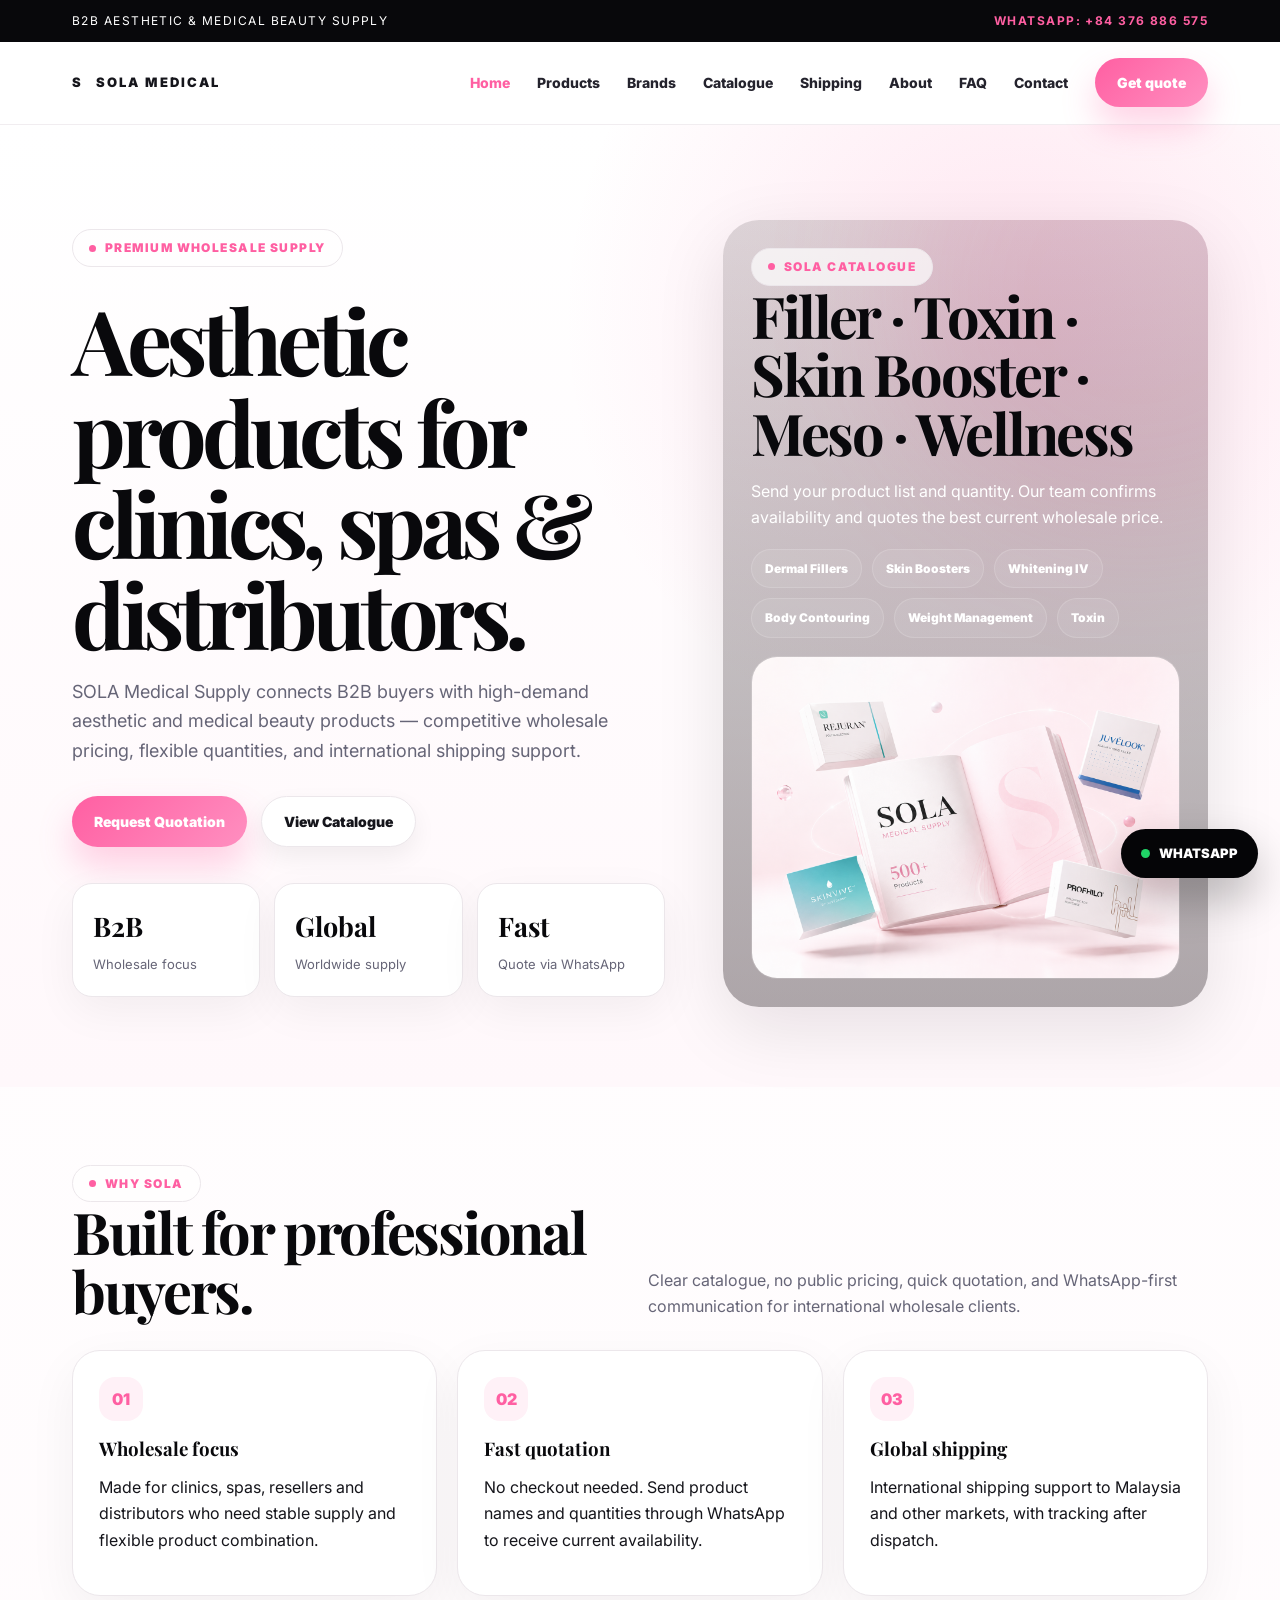
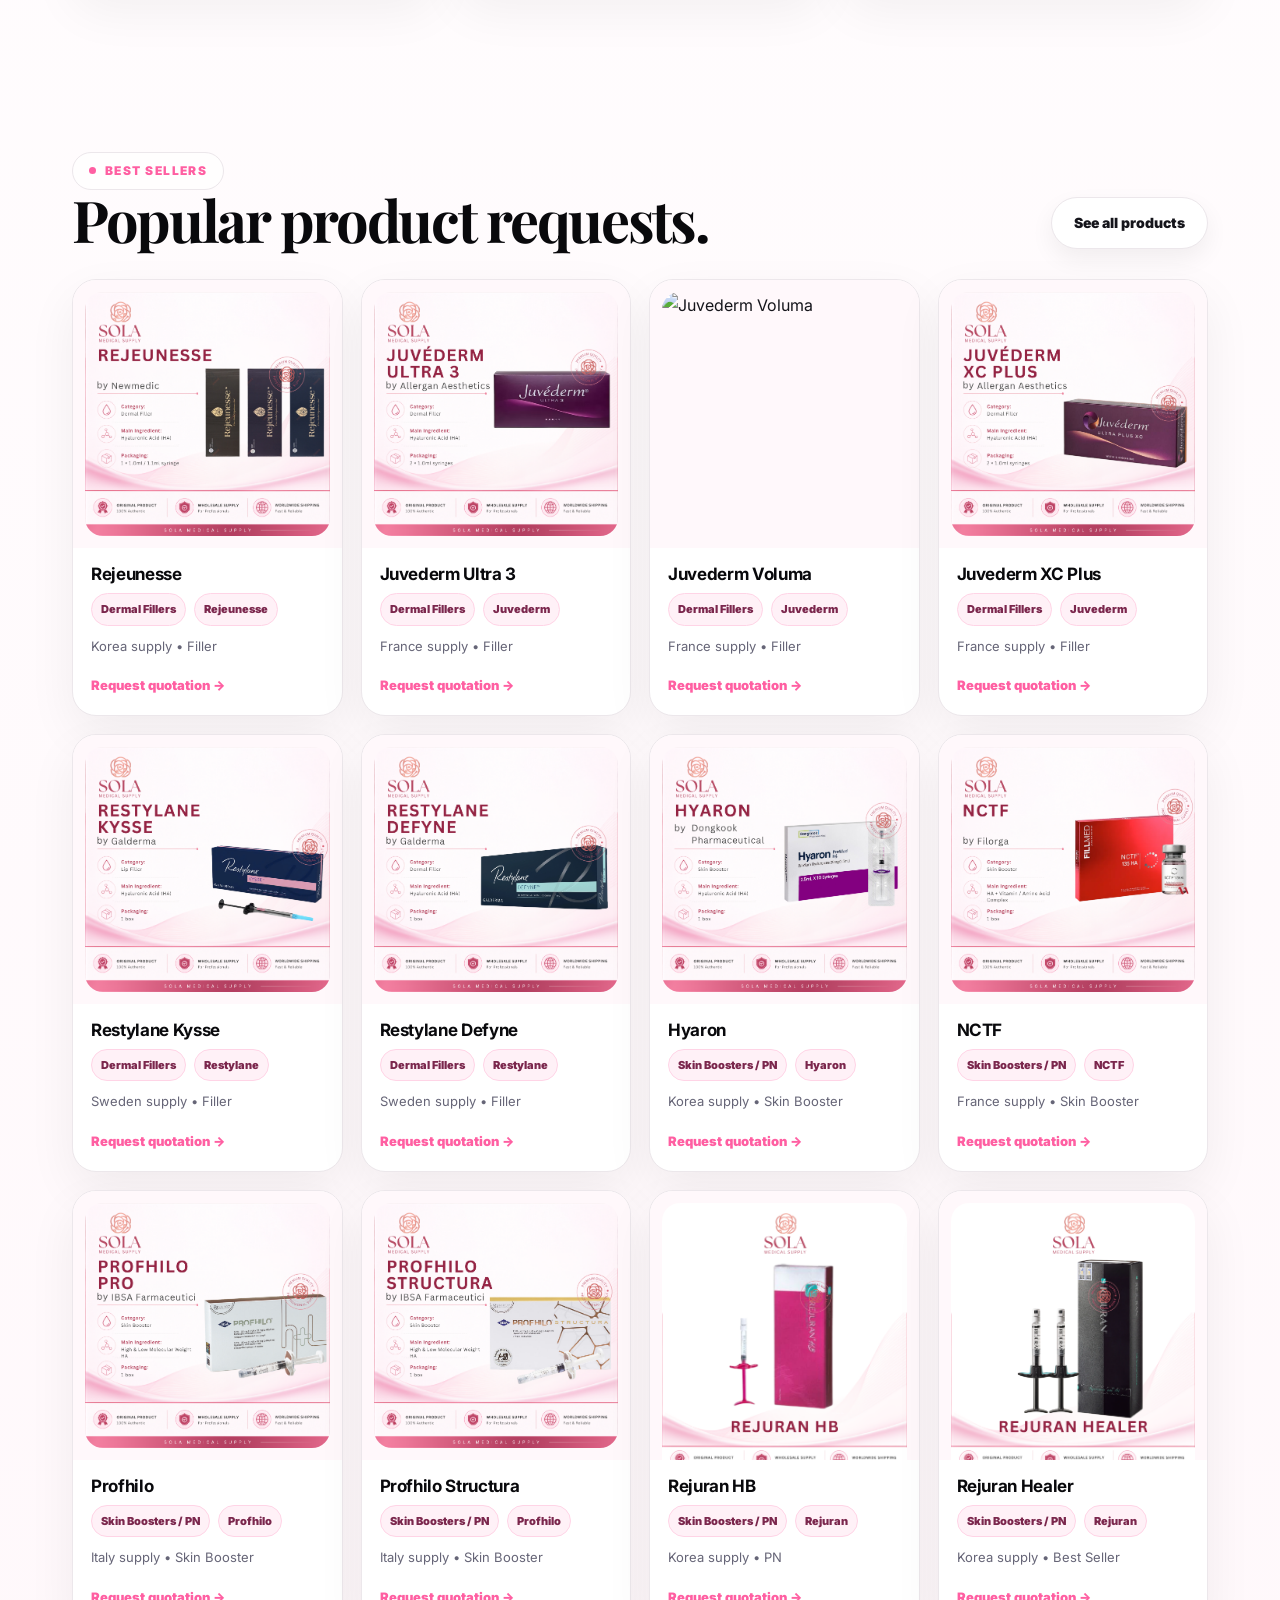
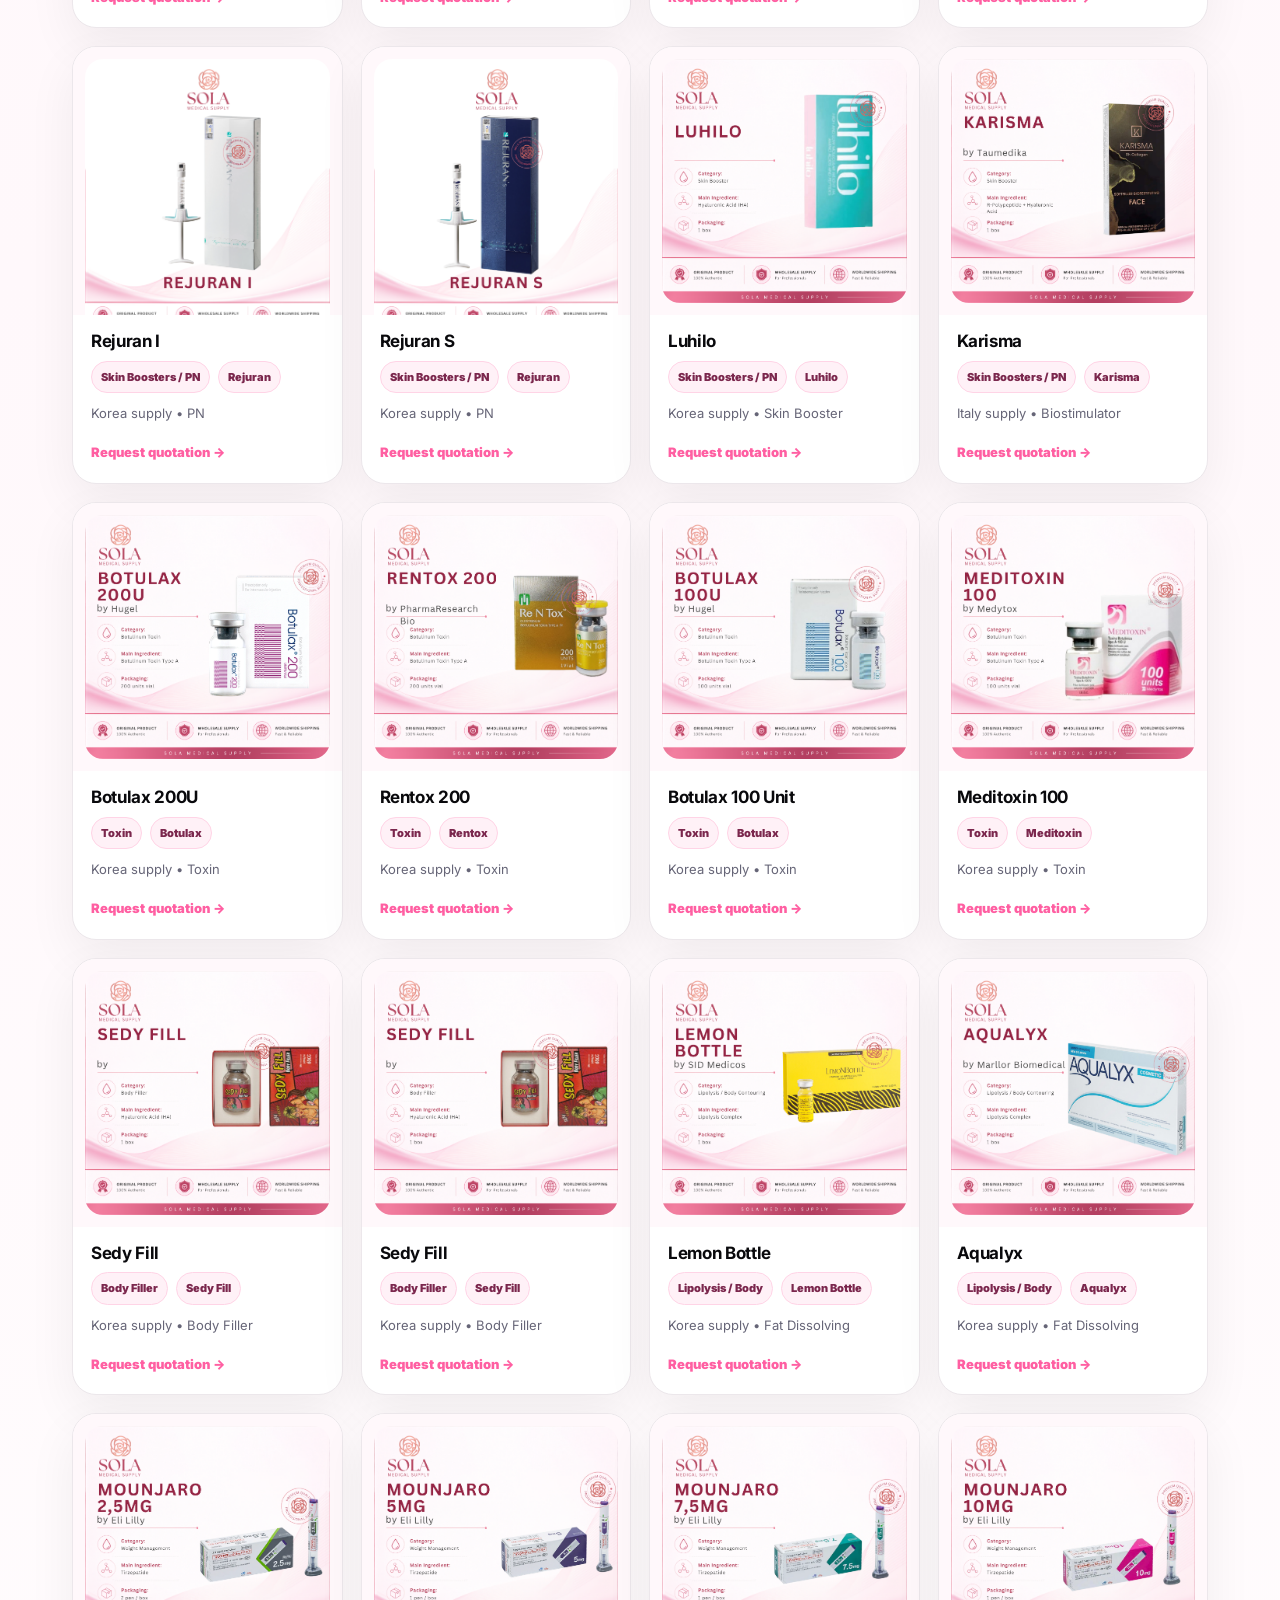
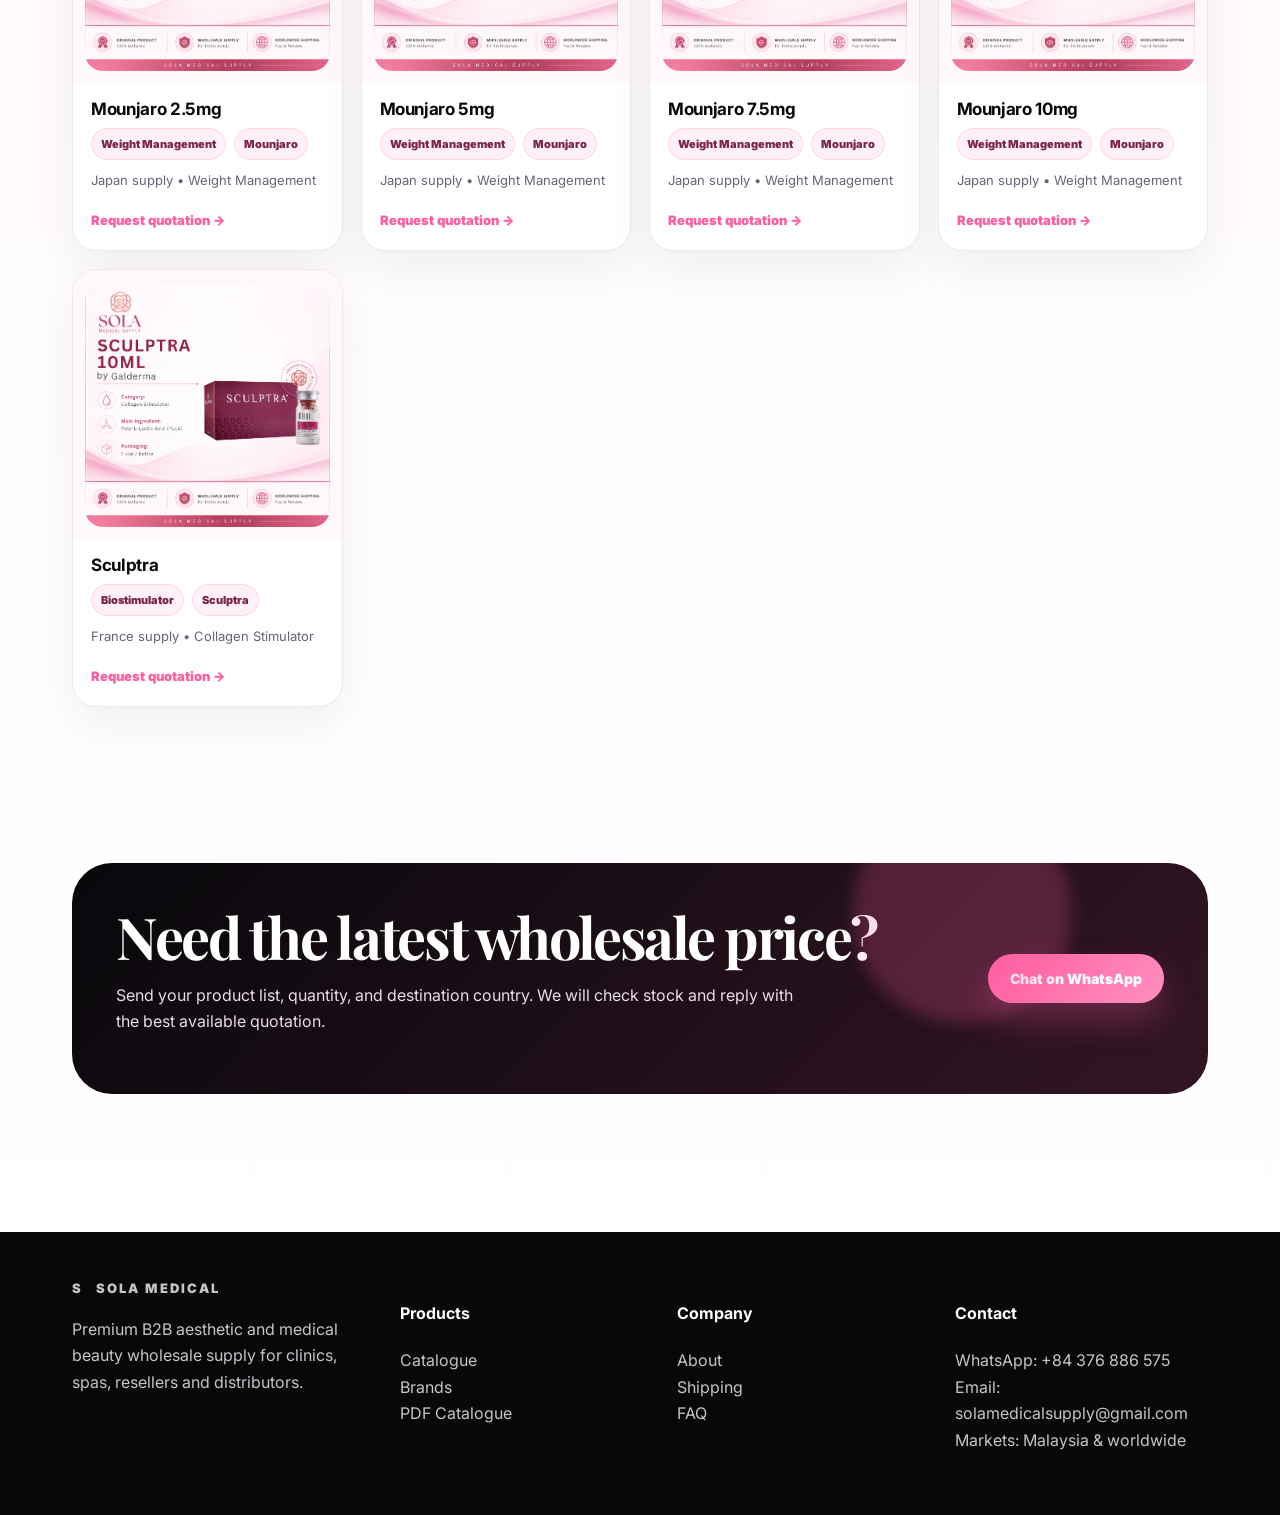
==== index.html @ fe424e61 "Organize products" ====
<!doctype html>
<html lang="en">

<head>
    <meta charset="utf-8">
    <meta name="viewport" content="width=device-width,initial-scale=1">
    <title>Home | SOLA Medical Supply</title>
    <meta name="description"
        content="Premium B2B aesthetic and medical beauty wholesale catalogue for SOLA Medical Supply.">
    <link rel="icon" href="assets/icons/logo.png">
    <link rel="preconnect" href="https://fonts.googleapis.com">
    <link rel="preconnect" href="https://fonts.gstatic.com" crossorigin>
    <link
        href="https://fonts.googleapis.com/css2?family=Inter:wght@400;600;700;800;900&family=Playfair+Display:wght@700;800;900&display=swap"
        rel="stylesheet">
    <link rel="stylesheet" href="assets/css/style.css">
</head>

<body>
    <div class="topbar">
        <div class="wrap"><span>B2B aesthetic & medical beauty supply</span><b>WhatsApp: +84 376 886 575</b></div>
    </div>
    <nav class="nav">
        <div class="wrap nav-inner"><a class="brand" href="index.html"><span class="logo">S</span><span>SOLA
                    Medical</span></a><button class="menu">Menu</button>
            <div class="links"><a class="active" href="index.html">Home</a><a class=""
                    href="products.html">Products</a><a class="" href="brands.html">Brands</a><a class=""
                    href="catalogue.html">Catalogue</a><a class="" href="shipping.html">Shipping</a><a class=""
                    href="about.html">About</a><a class="" href="faq.html">FAQ</a><a class=""
                    href="contact.html">Contact</a><a class="btn primary" data-wa target="_blank">Get quote</a></div>
        </div>
    </nav>
    <header class="hero">
        <div class="wrap hero-grid">
            <div><span class="eyebrow">Premium wholesale supply</span>
                <h1>Aesthetic products for clinics, spas & distributors.</h1>
                <p class="lead">SOLA Medical Supply connects B2B buyers with high-demand aesthetic and medical beauty
                    products — competitive wholesale pricing, flexible quantities, and international shipping support.
                </p>
                <div class="hero-actions"><a class="btn primary"
                        data-wa="Hello SOLA Medical Supply, I want to request a wholesale quotation."
                        target="_blank">Request Quotation</a><a class="btn" href="products.html">View Catalogue</a>
                </div>
                <div class="stats">
                    <div class="stat"><b>B2B</b><span>Wholesale focus</span></div>
                    <div class="stat"><b>Global</b><span>Worldwide supply</span></div>
                    <div class="stat"><b>Fast</b><span>Quote via WhatsApp</span></div>
                </div>
            </div>
            <div class="hero-card"><span class="eyebrow">SOLA Catalogue</span>
                <h2>Filler · Toxin · Skin Booster · Meso · Wellness</h2>
                <p>Send your product list and quantity. Our team confirms availability and quotes the best current
                    wholesale price.</p>
                <div class="pill-row"><span class="pill">Dermal Fillers</span><span
                    class="pill">Skin Boosters</span><span class="pill">Whitening IV</span><span class="pill">Body
                        Contouring</span><span class="pill">Weight Management</span><span class="pill">Toxin</span></div><img
                    src="assets/images/biaSola.png" alt="SOLA product stock">
            </div>
        </div>
    </header>
    <section>
        <div class="wrap">
            <div class="section-head">
                <div><span class="eyebrow">Why SOLA</span>
                    <h2>Built for professional buyers.</h2>
                </div>
                <p>Clear catalogue, no public pricing, quick quotation, and WhatsApp-first communication for
                    international wholesale clients.</p>
            </div>
            <div class="grid-3">
                <div class="card">
                    <div class="icon">01</div>
                    <h3>Wholesale focus</h3>
                    <p>Made for clinics, spas, resellers and distributors who need stable supply and flexible product
                        combination.</p>
                </div>
                <div class="card">
                    <div class="icon">02</div>
                    <h3>Fast quotation</h3>
                    <p>No checkout needed. Send product names and quantities through WhatsApp to receive current
                        availability.</p>
                </div>
                <div class="card">
                    <div class="icon">03</div>
                    <h3>Global shipping</h3>
                    <p>International shipping support to Malaysia and other markets, with tracking after dispatch.</p>
                </div>
            </div>
        </div>
    </section>
    <section>
        <div class="wrap">
            <div class="section-head">
                <div><span class="eyebrow">Best sellers</span>
                    <h2>Popular product requests.</h2>
                </div><a class="btn" href="products.html">See all products</a>
            </div>
            <div class="products-grid" data-products-grid data-mode="featured"></div>
        </div>
    </section>  
    <section>
        <div class="wrap">
            <div class="band">
                <div>
                    <h2>Need the latest wholesale price?</h2>
                    <p>Send your product list, quantity, and destination country. We will check stock and reply with the
                        best available quotation.</p>
                </div><a class="btn primary" data-wa target="_blank">Chat on WhatsApp</a>
            </div>
        </div>
    </section><a class="whatsapp" data-wa target="_blank">WHATSAPP</a>
    <footer class="footer">
        <div class="wrap footer-grid">
            <div><a class="brand" href="index.html"><span class="logo">S</span><span>SOLA Medical</span></a>
                <p>Premium B2B aesthetic and medical beauty wholesale supply for clinics, spas, resellers and
                    distributors.</p>
            </div>
            <div>
                <h4>Products</h4><a href="products.html">Catalogue</a><br><a href="brands.html">Brands</a><br><a
                    href="catalogue.html">PDF Catalogue</a>
            </div>
            <div>
                <h4>Company</h4><a href="about.html">About</a><br><a href="shipping.html">Shipping</a><br><a
                    href="faq.html">FAQ</a>
            </div>
            <div>
                <h4>Contact</h4>
                <p>WhatsApp: +84 376 886 575<br>Email: solamedicalsupply@gmail.com<br>Markets: Malaysia & worldwide</p>
            </div>
        </div>
    </footer>
    <script src="assets/data/products.js"></script>
    <script src="assets/js/main.js"></script>
    <script
        type="application/ld+json">{"@context":"https://schema.org","@type":"Organization","name":"SOLA Medical Supply","email":"solamedicalsupply@gmail.com","url":"https://solamedicalsupply.com","contactPoint":{"@type":"ContactPoint","telephone":"+84376886575","contactType":"sales"}}</script>
</body>

</html>
---- assets/css/style.css ----
:root {
    --dark: #0b0b0f;
    --ink: #15151b;
    --muted: #666577;
    --pink: #ff5fa2;
    --pink2: #ff8fc0;
    --cream: #fff8fb;
    --line: #ece7eb;
    --card: #fff;
    --shadow: 0 22px 70px rgba(16, 10, 20, .10);
    --radius: 28px;
    --max: 1180px
}

* {
    box-sizing: border-box
}

html {
    scroll-behavior: smooth
}

body {
    margin: 0;
    font-family: Inter, system-ui, -apple-system, Segoe UI, sans-serif;
    color: var(--ink);
    background: linear-gradient(180deg, #fff, #fff8fb 55%, #fff);
    line-height: 1.65
}

a {
    text-decoration: none;
    color: inherit
}

img {
    max-width: 100%;
    display: block
}

.wrap {
    max-width: var(--max);
    margin: auto;
    padding: 0 22px
}

.topbar {
    background: #08080b;
    color: #fff;
    font-size: 12px;
    letter-spacing: .12em;
    text-transform: uppercase
}

.topbar .wrap {
    display: flex;
    justify-content: space-between;
    gap: 20px;
    padding-top: 11px;
    padding-bottom: 11px
}

.topbar b {
    color: var(--pink)
}

.nav {
    position: sticky;
    top: 0;
    z-index: 50;
    background: rgba(255, 255, 255, .86);
    backdrop-filter: blur(18px);
    border-bottom: 1px solid rgba(236, 231, 235, .75)
}

.nav-inner {
    height: 82px;
    display: flex;
    align-items: center;
    justify-content: space-between
}

.brand {
    display: flex;
    align-items: center;
    gap: 13px;
    font-weight: 900;
    letter-spacing: .16em;
    text-transform: uppercase;
    font-size: 13px
}

.links {
    display: flex;
    align-items: center;
    gap: 27px;
    font-size: 14px;
    font-weight: 800
}

.links a {
    color: #24232d
}

.links a:hover,
.links a.active {
    color: var(--pink)
}

.btn {
    display: inline-flex;
    align-items: center;
    justify-content: center;
    gap: 9px;
    border: 1px solid var(--line);
    border-radius: 999px;
    padding: 13px 22px;
    font-weight: 900;
    font-size: 14px;
    background: #fff;
    box-shadow: 0 10px 24px rgba(20, 20, 24, .06);
    cursor: pointer
}

.btn.primary {
    background: linear-gradient(135deg, var(--pink), var(--pink2));
    color: #fff;
    border: 0;
    box-shadow: 0 18px 34px rgba(255, 95, 162, .28)
}

.btn.dark {
    background: #0b0b0f;
    color: #fff;
    border: 0
}

.menu {
    display: none;
    border: 0;
    background: #111;
    color: #fff;
    border-radius: 14px;
    padding: 11px 13px
}

.hero {
    padding: 95px 0 80px;
    background: radial-gradient(circle at 80% 20%, rgba(255, 95, 162, .16), transparent 36%), linear-gradient(180deg, #fff, #fff8fb)
}

.hero-grid {
    display: grid;
    grid-template-columns: 1.1fr .9fr;
    gap: 58px;
    align-items: center
}

.eyebrow {
    display: inline-flex;
    align-items: center;
    gap: 9px;
    border: 1px solid var(--line);
    border-radius: 999px;
    padding: 8px 16px;
    font-size: 12px;
    font-weight: 900;
    letter-spacing: .12em;
    text-transform: uppercase;
    color: var(--pink);
    background: rgba(255, 255, 255, .7)
}

.eyebrow:before {
    content: '';
    width: 7px;
    height: 7px;
    border-radius: 50%;
    background: var(--pink)
}

h1,
h2,
h3 {
    font-family: 'Playfair Display', Georgia, serif;
    line-height: 1.02;
    margin: 0;
    color: #09090c
}

h1 {
    font-size: clamp(48px, 7vw, 92px);
    letter-spacing: -.06em;
    margin-top: 26px
}

h2 {
    font-size: clamp(34px, 4.5vw, 58px);
    letter-spacing: -.04em
}

.lead {
    font-size: 18px;
    color: var(--muted);
    max-width: 630px
}

.hero-actions {
    display: flex;
    gap: 14px;
    flex-wrap: wrap;
    margin-top: 30px
}

.stats {
    display: grid;
    grid-template-columns: repeat(3, 1fr);
    gap: 14px;
    margin-top: 36px
}

.stat {
    background: #fff;
    border: 1px solid var(--line);
    border-radius: 20px;
    padding: 20px;
    box-shadow: 0 14px 44px rgba(20, 20, 24, .05)
}

.stat b {
    font-family: 'Playfair Display', serif;
    font-size: 27px;
    color: #08080b
}

.stat span {
    display: block;
    color: var(--muted);
    font-size: 13px;
    margin-top: 6px
}

.hero-card {
    border-radius: 36px;
    min-height: 520px;

    background:
        linear-gradient(
            180deg,
            rgba(255,255,255,.05),
            rgba(255,255,255,.02)
        ),
        url('assets/images/hero-cover.webp');

    background-size: cover;
    background-position: center;
    background-repeat: no-repeat;

    box-shadow:
        0 25px 70px rgba(255,95,162,.12);

    color: #fff;
    position: relative;
    overflow: hidden;
    padding: 28px;
    box-shadow: var(--shadow);
    color: #fff;
    position: relative;
    overflow: hidden
}

.hero-card::before{
    content:'';
    position:absolute;
    inset:0;

    background:
    linear-gradient(
        180deg,
        rgba(20,10,15,.15) 0%,
        rgba(20,10,15,.35) 100%
    );

    z-index:1;
}

.hero-card::after{
    content:'';

    position:absolute;
    width:500px;
    height:500px;

    right:-180px;
    top:-180px;

    border-radius:50%;

    background:#ff5fa2;

    opacity:.12;

    filter:blur(70px);
}
.hero-card > *{
    position:relative;
    z-index:2;
}
.hero-card img {
    border-radius: 26px;
    margin-top: 18px;
    border: 1px solid rgba(255, 255, 255, .14)
}

.pill-row {
    display: flex;
    flex-wrap: wrap;
    gap: 10px;
    margin-top: 18px
}

.pill {
    font-size: 12px;
    font-weight: 900;
    border: 1px solid rgba(255, 255, 255, .15);
    border-radius: 999px;
    padding: 9px 13px;
    background: rgba(255, 255, 255, .08)
}

section {
    padding: 78px 0
}

.section-head {
    display: flex;
    justify-content: space-between;
    gap: 24px;
    align-items: end;
    margin-bottom: 30px
}

.section-head p {
    max-width: 560px;
    color: var(--muted);
    margin: 0
}

.grid-3 {
    display: grid;
    grid-template-columns: repeat(3, 1fr);
    gap: 20px
}

.grid-4 {
    display: grid;
    grid-template-columns: repeat(4, 1fr);
    gap: 18px
}

.card {
    background: #fff;
    border: 1px solid var(--line);
    border-radius: var(--radius);
    padding: 26px;
    box-shadow: 0 16px 50px rgba(20, 20, 24, .05)
}

.icon {
    width: 44px;
    height: 44px;
    border-radius: 16px;
    background: #fff1f7;
    color: var(--pink);
    display: grid;
    place-items: center;
    font-weight: 900;
    margin-bottom: 18px
}

.product-tools {
    display: flex;
    gap: 12px;
    flex-wrap: wrap;
    margin-bottom: 24px
}

.input,
.select,
textarea {
    border: 1px solid var(--line);
    border-radius: 18px;
    padding: 14px 16px;
    font: inherit;
    background: #fff;
    outline: none
}

.input {
    min-width: 260px;
    flex: 1
}

.select {
    min-width: 210px
}

.products-grid {
    display: grid;
    grid-template-columns: repeat(4, 1fr);
    gap: 18px
}

.product {
    background: #fff;
    border: 1px solid var(--line);
    border-radius: 24px;
    overflow: hidden;
    box-shadow: 0 18px 50px rgba(20, 20, 24, .06);
    display: flex;
    flex-direction: column
}

.product figure {
    margin: 0;
    background: #fff8fb;
    aspect-ratio: 1/1;
    display: grid;
    place-items: center;
    overflow: hidden;
    padding: 12px;
}

.product img {
    width: 100%;
    height: 100%;
    object-fit: contain;
    border-radius: 18px;
}

.product-body {
    padding: 18px
}

.meta {
    display: flex;
    gap: 8px;
    flex-wrap: wrap;
    margin: 10px 0
}

.badge {
    font-size: 11px;
    font-weight: 900;
    color: #7b274d;
    background: #fff1f7;
    border: 1px solid #ffd4e6;
    border-radius: 999px;
    padding: 6px 9px
}

.product h3 {
    font-family: Inter, sans-serif;
    font-size: 17px;
    letter-spacing: -.02em;
    margin: 0
}

.product p {
    font-size: 13px;
    color: var(--muted);
    margin: 8px 0 14px
}

.request {
    margin-top: auto;
    color: var(--pink);
    font-weight: 900;
    font-size: 13px
}

.brand-grid {
    display: grid;
    grid-template-columns: repeat(6, 1fr);
    gap: 14px
}

.brand-card {
    border: 1px solid var(--line);
    border-radius: 22px;
    background: #fff;
    padding: 21px;
    text-align: center;
    font-weight: 900;
    box-shadow: 0 12px 38px rgba(20, 20, 24, .04)
}

.band {
    background: linear-gradient(135deg, #08080b, #331524);
    color: #fff;
    border-radius: 40px;
    padding: 44px;
    display: grid;
    grid-template-columns: 1fr auto;
    align-items: center;
    gap: 25px;
    overflow: hidden;
    position: relative
}

.band:before {
    content: '';
    position: absolute;
    right: 12%;
    top: -60px;
    width: 220px;
    height: 220px;
    border-radius: 50%;
    background: var(--pink);
    opacity: .22;
    filter: blur(8px)
}

.band h2 {
    color: #fff
}

.band p {
    color: #eadde5;
    max-width: 680px
}

.steps {
    counter-reset: s;
    display: grid;
    grid-template-columns: repeat(4, 1fr);
    gap: 16px
}

.step:before {
    counter-increment: s;
    content: '0' counter(s);
    display: inline-grid;
    place-items: center;
    width: 42px;
    height: 42px;
    border-radius: 50%;
    background: #111;
    color: #fff;
    font-weight: 900;
    margin-bottom: 14px
}

.faq details {
    background: #fff;
    border: 1px solid var(--line);
    border-radius: 22px;
    margin: 13px 0;
    padding: 18px 22px
}

.faq summary {
    font-weight: 900;
    cursor: pointer
}

.contact-grid {
    display: grid;
    grid-template-columns: .9fr 1.1fr;
    gap: 22px
}

.form {
    display: grid;
    gap: 12px
}

.footer {
    background: #08080b;
    color: #fff;
    padding: 46px 0;
    margin-top: 60px
}

.footer-grid {
    display: grid;
    grid-template-columns: 1.2fr repeat(3, 1fr);
    gap: 24px
}

.footer a,
.footer p {
    color: #c9c2c7
}

.whatsapp {
    position: fixed;
    right: 22px;
    bottom: 22px;
    z-index: 60;
    background: #050507;
    color: #fff;
    border-radius: 999px;
    padding: 14px 20px;
    font-size: 13px;
    font-weight: 900;
    box-shadow: 0 20px 44px rgba(0, 0, 0, .25)
}

.whatsapp:before {
    content: '';
    display: inline-block;
    width: 9px;
    height: 9px;
    border-radius: 50%;
    background: #20d466;
    margin-right: 9px
}

.table-wrap {
    overflow: auto;
    border: 1px solid var(--line);
    border-radius: 24px;
    background: #fff
}

table {
    width: 100%;
    border-collapse: collapse
}

th,
td {
    text-align: left;
    padding: 15px;
    border-bottom: 1px solid var(--line);
    font-size: 14px
}

th {
    background: #fff8fb;
    font-weight: 900
}

.hide {
    display: none !important
}

@media(max-width:980px) {

    .hero-grid,
    .contact-grid,
    .band {
        grid-template-columns: 1fr
    }

    .products-grid {
        grid-template-columns: repeat(2, 1fr)
    }

    .grid-3,
    .grid-4,
    .steps {
        grid-template-columns: repeat(2, 1fr)
    }

    .brand-grid {
        grid-template-columns: repeat(3, 1fr)
    }

    .links {
        position: fixed;
        top: 82px;
        left: 18px;
        right: 18px;
        background: #fff;
        border: 1px solid var(--line);
        border-radius: 24px;
        box-shadow: var(--shadow);
        padding: 20px;
        display: none;
        flex-direction: column;
        align-items: flex-start
    }

    .links.open {
        display: flex
    }

    .menu {
        display: block
    }

    .topbar .wrap {
        flex-direction: column;
        gap: 4px
    }

    .footer-grid {
        grid-template-columns: 1fr 1fr
    }
}

@media(max-width:600px) {
    .hero {
        padding: 58px 0
    }

    .stats,
    .products-grid,
    .grid-3,
    .grid-4,
    .steps,
    .brand-grid,
    .footer-grid {
        grid-template-columns: 1fr
    }

    .section-head {
        display: block
    }

    .hero-card {
        min-height: auto
    }

    .btn {
        width: 100%
    }

    .whatsapp {
        left: 18px;
        right: 18px;
        text-align: center
    }

    .nav-inner {
        height: 74px
    }

    h1 {
        font-size: 46px
    }
}
.about-page .about-hero{
    padding:95px 0 80px;
    background:
        radial-gradient(circle at 82% 18%, rgba(255,95,162,.18), transparent 35%),
        linear-gradient(180deg,#fff,#fff8fb);
}

.about-page .about-hero-grid{
    display:grid;
    grid-template-columns:1.05fr .95fr;
    gap:58px;
    align-items:center;
}

.about-page .about-panel{
    min-height:460px;
    border-radius:38px;
    padding:34px;
    background:
        linear-gradient(145deg, rgba(255,255,255,.92), rgba(255,248,251,.78)),
        radial-gradient(circle at 80% 20%, rgba(255,95,162,.22), transparent 36%);
    border:1px solid var(--line);
    box-shadow:var(--shadow);
    position:relative;
    overflow:hidden;
}

.about-page .about-panel:after{
    content:"S";
    position:absolute;
    right:-20px;
    bottom:-90px;
    font-family:'Playfair Display',serif;
    font-size:360px;
    line-height:1;
    color:rgba(255,95,162,.08);
}

.about-page .panel-label{
    display:inline-flex;
    border:1px solid #ffd4e6;
    background:#fff;
    color:var(--pink);
    border-radius:999px;
    padding:8px 14px;
    font-size:12px;
    font-weight:900;
    letter-spacing:.12em;
    text-transform:uppercase;
}

.about-page .about-panel h2{
    margin-top:28px;
    max-width:430px;
}

.about-page .about-mini-grid{
    display:grid;
    grid-template-columns:repeat(2,1fr);
    gap:14px;
    margin-top:42px;
    position:relative;
    z-index:2;
}

.about-page .about-mini-grid div{
    background:#fff;
    border:1px solid var(--line);
    border-radius:22px;
    padding:22px;
    box-shadow:0 14px 40px rgba(20,20,24,.05);
}

.about-page .about-mini-grid b{
    font-family:'Playfair Display',serif;
    font-size:30px;
    display:block;
}

.about-page .about-mini-grid span{
    color:var(--muted);
    font-size:13px;
}

.about-page .gallery-grid{
    display:grid;
    grid-template-columns:1.2fr 1fr 1fr;
    gap:18px;
}

.about-page .gallery-large{
    grid-row:span 2;
    min-height:520px;
    border-radius:34px;
    overflow:hidden;
    position:relative;
    box-shadow:var(--shadow);
}

.about-page .gallery-large img,
.about-page .gallery-card img,
.about-page .image-placeholder img,
.about-page .proof-card img{
    width:100%;
    height:100%;
    object-fit:cover;
}

.about-page .gallery-large div{
    position:absolute;
    left:24px;
    right:24px;
    bottom:24px;
    padding:22px;
    border-radius:24px;
    background:rgba(255,255,255,.82);
    backdrop-filter:blur(14px);
}

.about-page .gallery-large b{
    font-family:'Playfair Display',serif;
    font-size:30px;
    display:block;
}

.about-page .gallery-large span{
    color:var(--muted);
}

.about-page .gallery-card{
    min-height:250px;
    border-radius:28px;
    overflow:hidden;
    position:relative;
    background:#fff8fb;
    box-shadow:0 16px 50px rgba(20,20,24,.06);
}

.about-page .gallery-card b{
    position:absolute;
    left:18px;
    bottom:18px;
    background:rgba(255,255,255,.86);
    backdrop-filter:blur(12px);
    border-radius:999px;
    padding:10px 16px;
    font-size:13px;
}

.about-page .process-showcase{
    display:grid;
    grid-template-columns:.95fr 1.05fr;
    gap:34px;
    align-items:center;
    border-radius:42px;
    padding:42px;
    background:linear-gradient(135deg,#fff,#fff8fb);
    border:1px solid var(--line);
    box-shadow:var(--shadow);
}

.about-page .process-showcase p{
    color:var(--muted);
    max-width:560px;
}

.about-page .process-list{
    display:grid;
    grid-template-columns:repeat(2,1fr);
    gap:14px;
    margin-top:28px;
}

.about-page .process-list div{
    background:#fff;
    border:1px solid var(--line);
    border-radius:22px;
    padding:18px;
}

.about-page .process-list b{
    color:var(--pink);
    font-weight:900;
    display:block;
    margin-bottom:6px;
}

.about-page .image-placeholder{
    height:430px;
    border-radius:34px;
    overflow:hidden;
    background:#ffeaf3;
}

.about-page .proof-grid{
    display:grid;
    grid-template-columns:repeat(2,1fr);
    gap:22px;
}

.about-page .proof-card{
    background:#fff;
    border:1px solid var(--line);
    border-radius:34px;
    padding:18px;
    box-shadow:var(--shadow);
}

.about-page .proof-card img{
    height:320px;
    border-radius:24px;
    background:#fff8fb;
}

.about-page .proof-card h3{
    margin-top:20px;
}

.about-page .proof-card p{
    color:var(--muted);
}

.about-page .trust-band{
    border-radius:42px;
    padding:46px;
    background:linear-gradient(135deg,#08080b,#351625);
    color:#fff;
    display:grid;
    grid-template-columns:.9fr 1.1fr;
    gap:40px;
}

.about-page .trust-band h2{
    color:#fff;
}

.about-page .trust-list{
    display:grid;
    gap:14px;
}

.about-page .trust-list div{
    background:rgba(255,255,255,.08);
    border:1px solid rgba(255,255,255,.12);
    border-radius:22px;
    padding:20px;
}

.about-page .trust-list b{
    display:block;
    font-size:16px;
}

.about-page .trust-list span{
    display:block;
    margin-top:6px;
    color:#eadde5;
    font-size:14px;
}

.about-page .about-cta{
    text-align:center;
    border-radius:42px;
    padding:60px 24px;
    background:
        radial-gradient(circle at 50% 0%, rgba(255,95,162,.18), transparent 38%),
        #fff;
    border:1px solid var(--line);
    box-shadow:var(--shadow);
}

.about-page .about-cta h2{
    margin-top:20px;
}

.about-page .about-cta p{
    color:var(--muted);
    max-width:620px;
    margin:18px auto 28px;
}

@media(max-width:980px){
    .about-page .about-hero-grid,
    .about-page .gallery-grid,
    .about-page .process-showcase,
    .about-page .proof-grid,
    .about-page .trust-band{
        grid-template-columns:1fr;
    }

    .about-page .gallery-large{
        min-height:420px;
    }
}

@media(max-width:600px){
    .about-page .about-mini-grid,
    .about-page .process-list{
        grid-template-columns:1fr;
    }

    .about-page .about-panel{
        min-height:auto;
    }

    .about-page .proof-card img,
    .about-page .image-placeholder{
        height:260px;
    }
}
/* FORCE ABOUT SAME SCALE AS OTHER PAGES */
body.about-page .wrap{
    max-width:1280px !important;
}

body.about-page .about-hero-grid{
    grid-template-columns:1.1fr .9fr !important;
    gap:70px !important;
}

body.about-page .about-panel{
    min-height:520px !important;
    padding:42px !important;
}

body.about-page .gallery-grid{
    grid-template-columns:1.35fr 1fr 1fr !important;
}

body.about-page .gallery-large{
    min-height:580px !important;
}

body.about-page .gallery-card{
    min-height:280px !important;
}

body.about-page .process-showcase,
body.about-page .trust-band{
    padding:58px !important;
}

body.about-page section{
    padding:90px 0 !important;
}
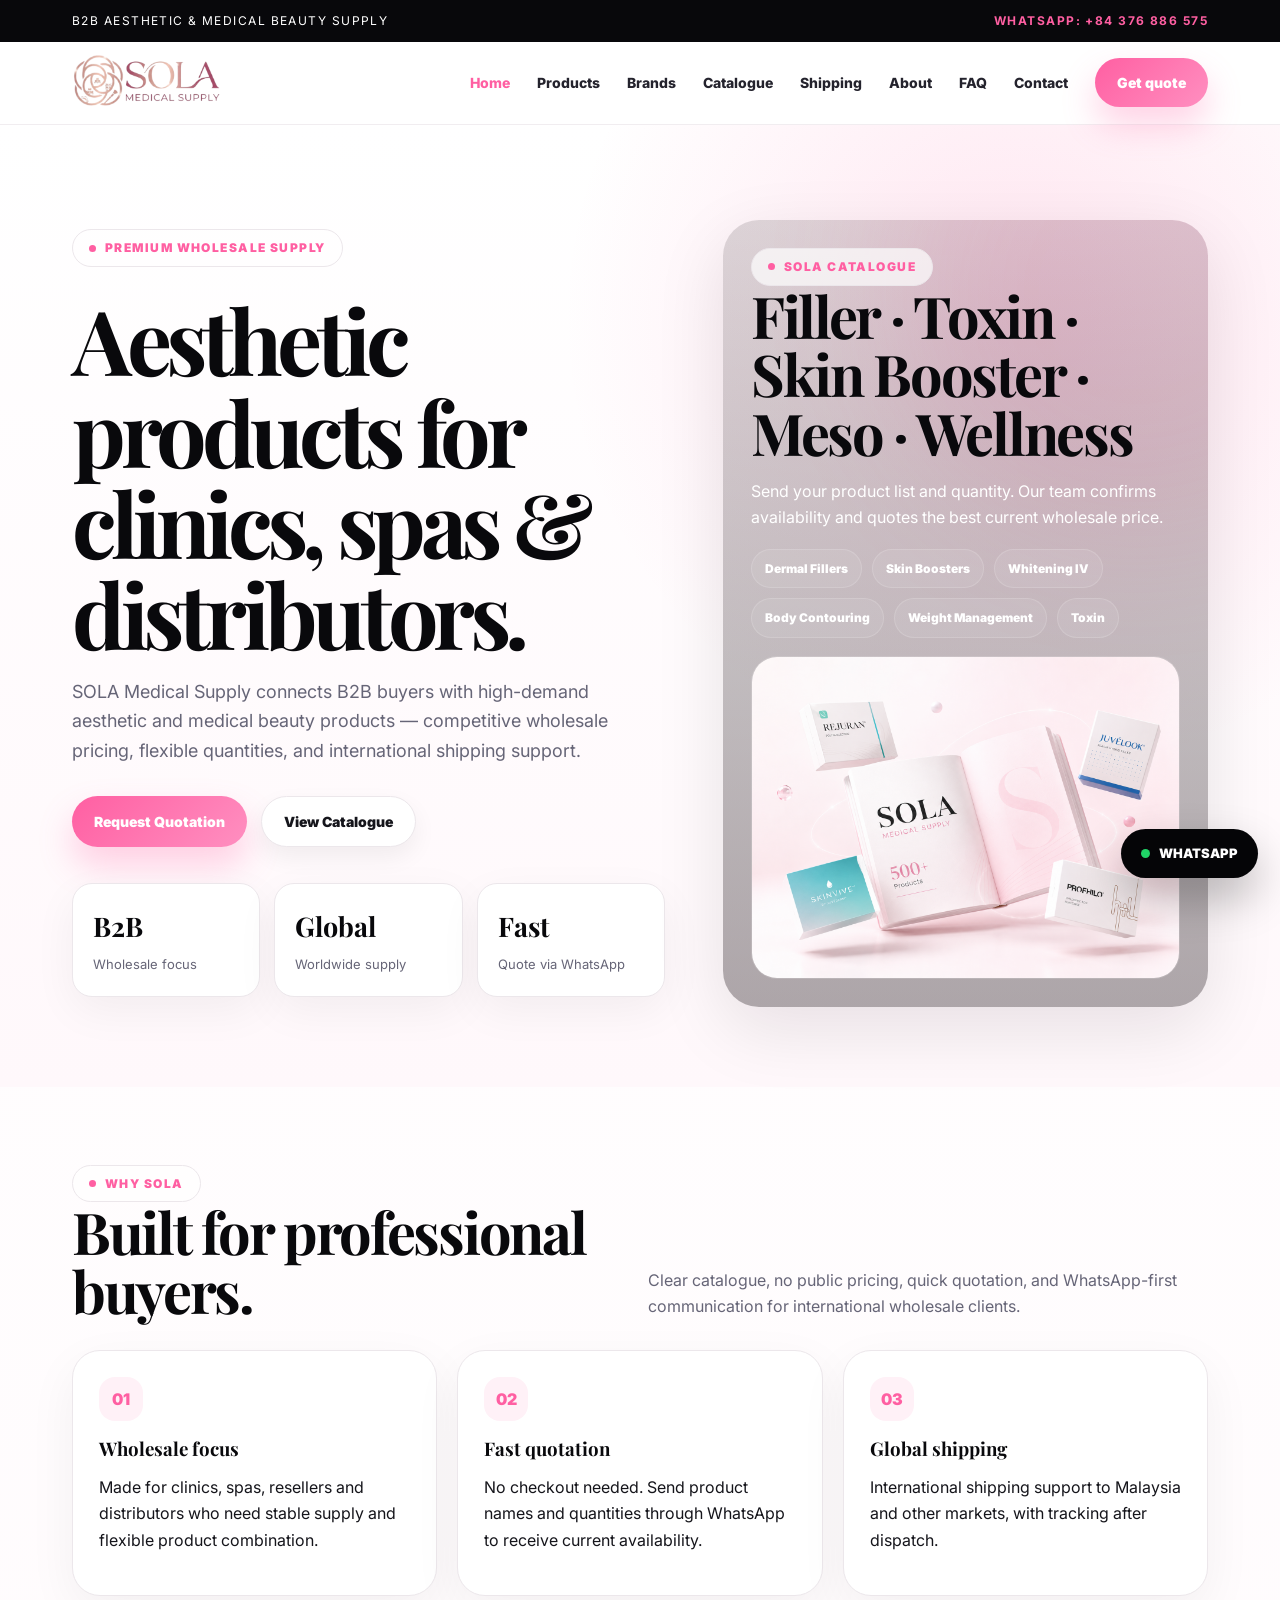
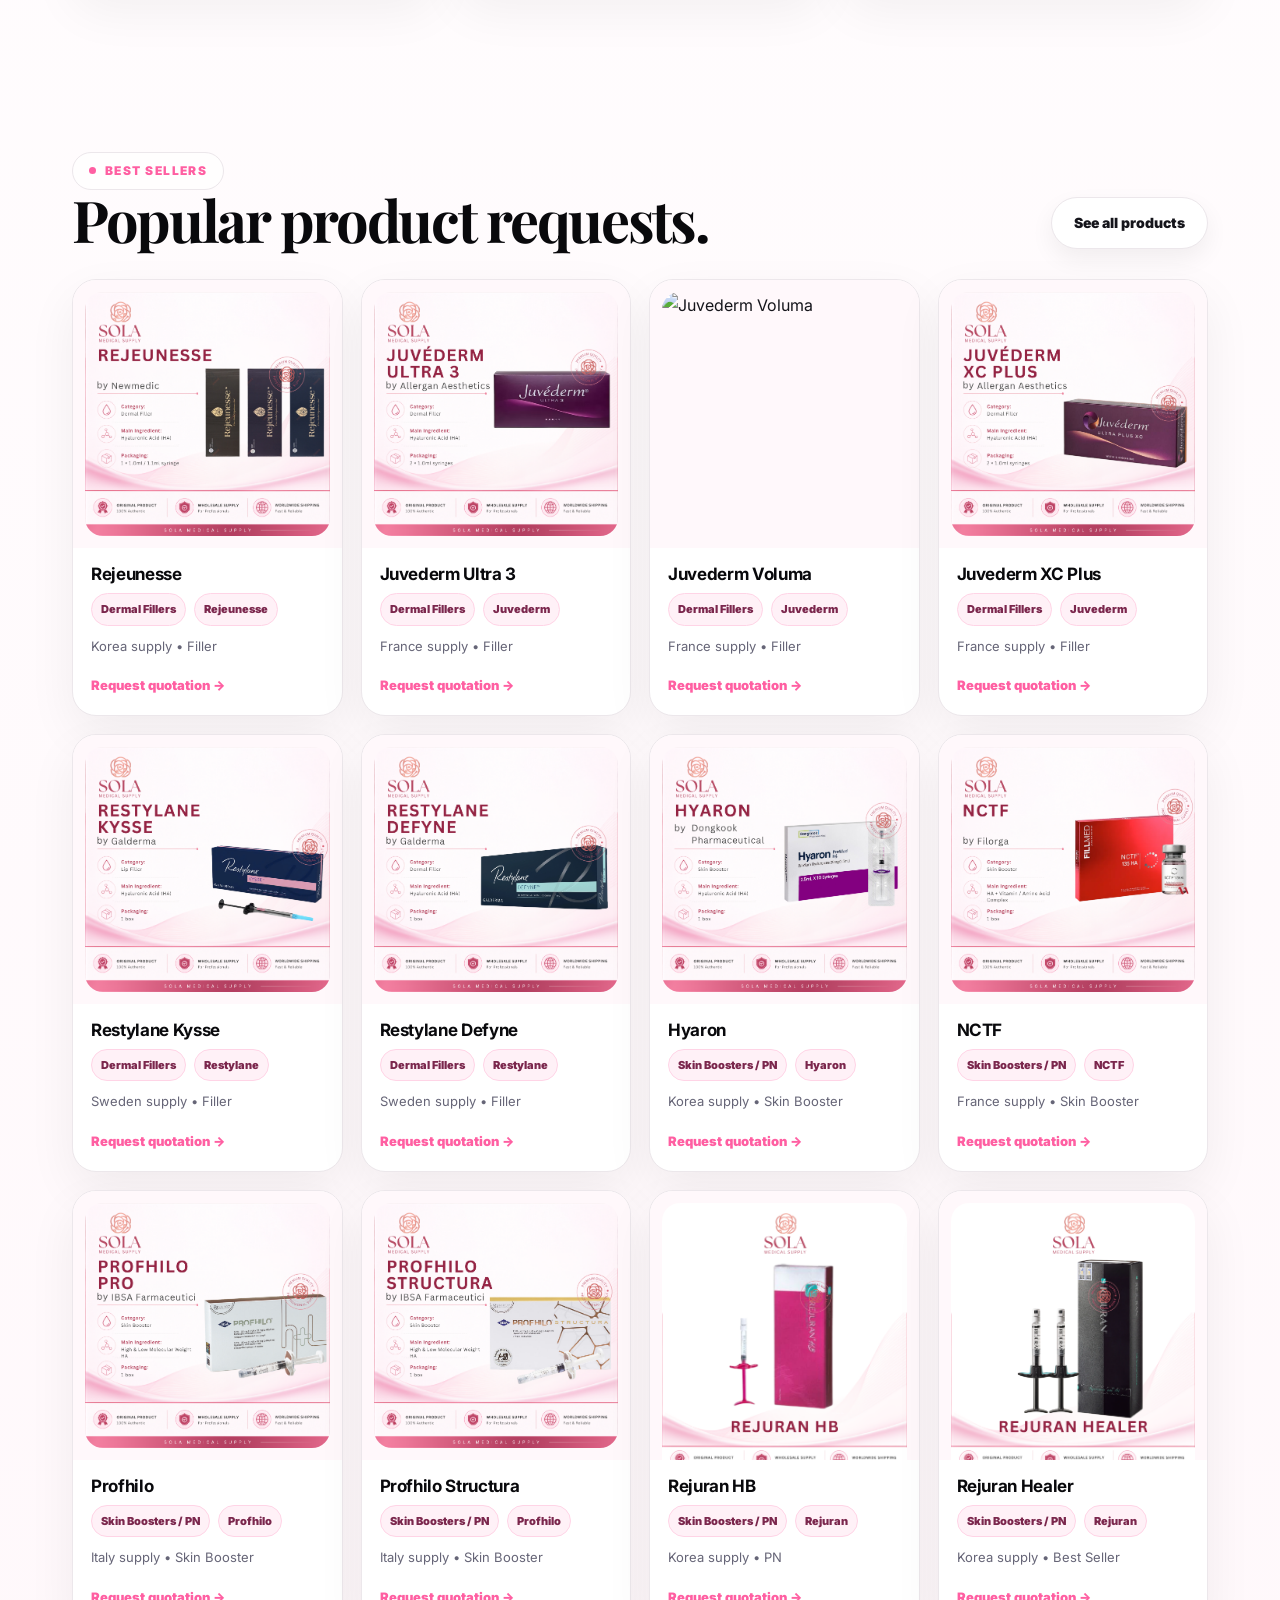
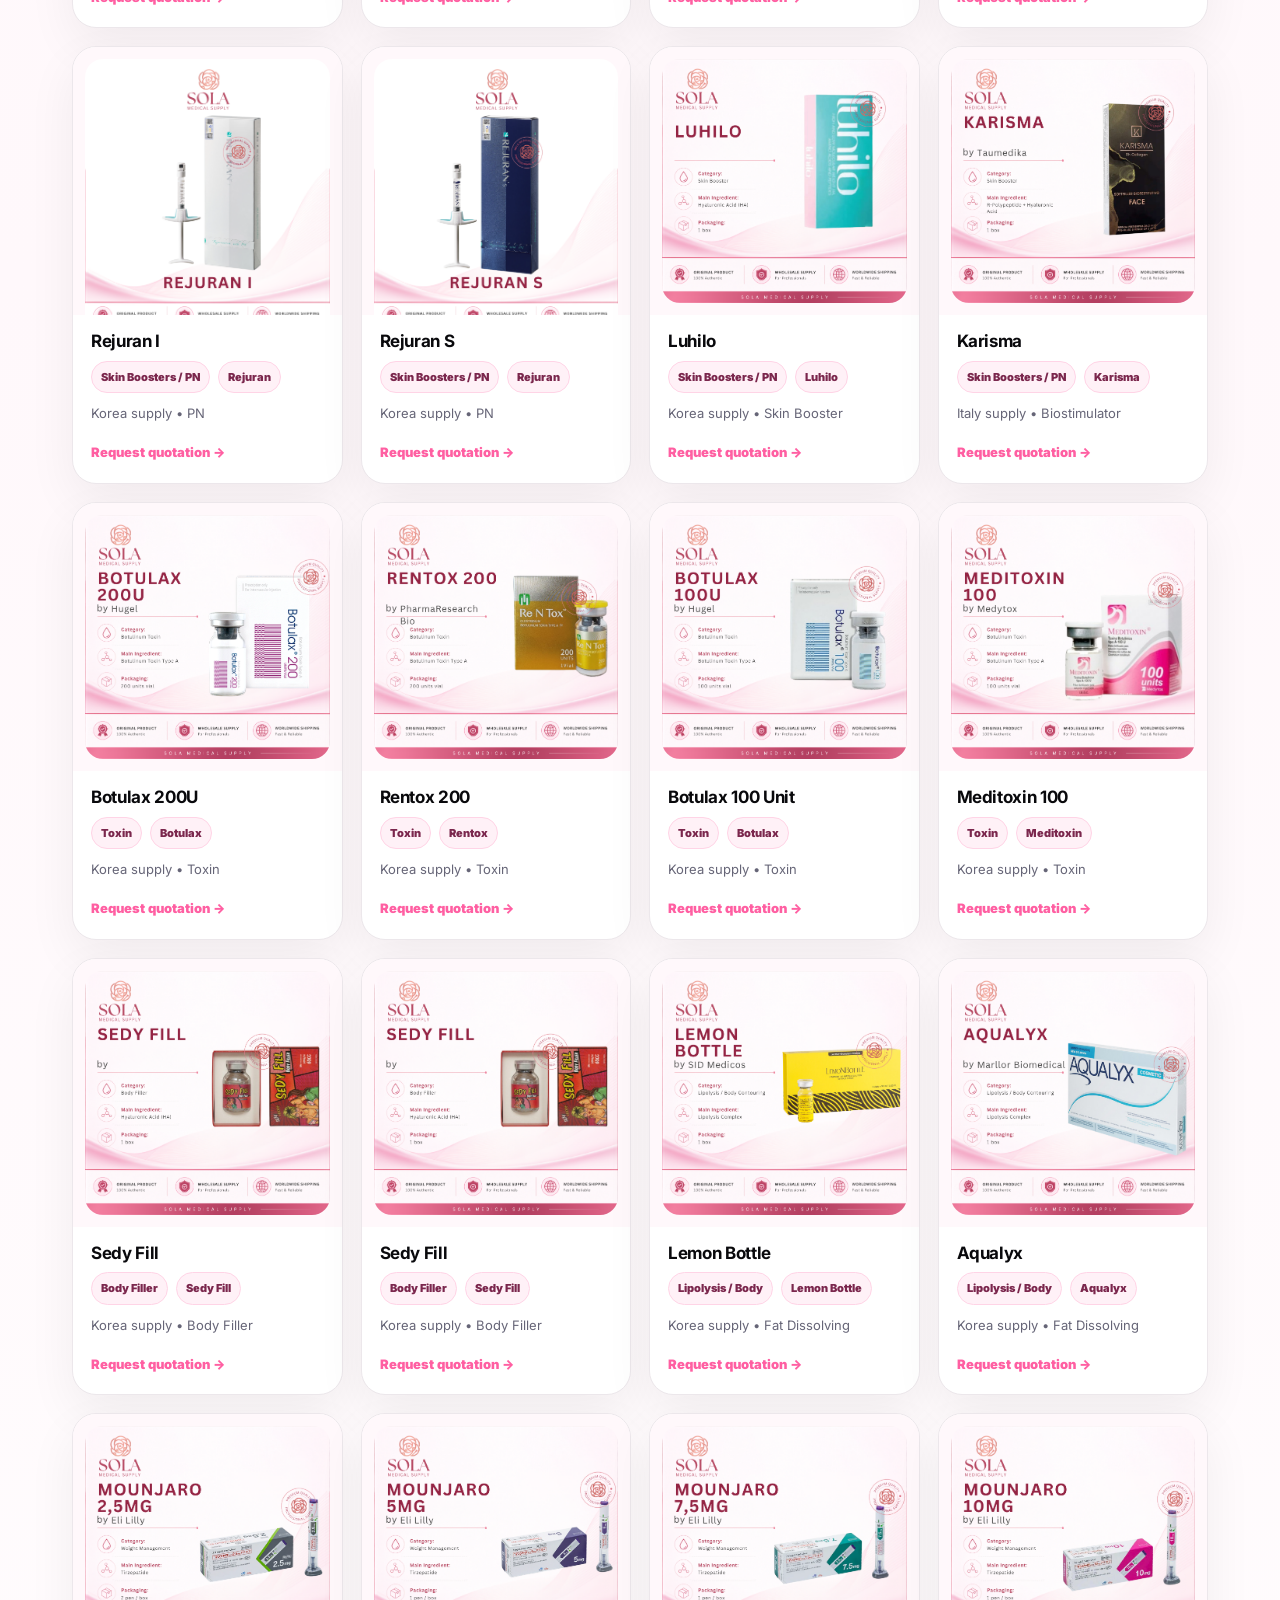
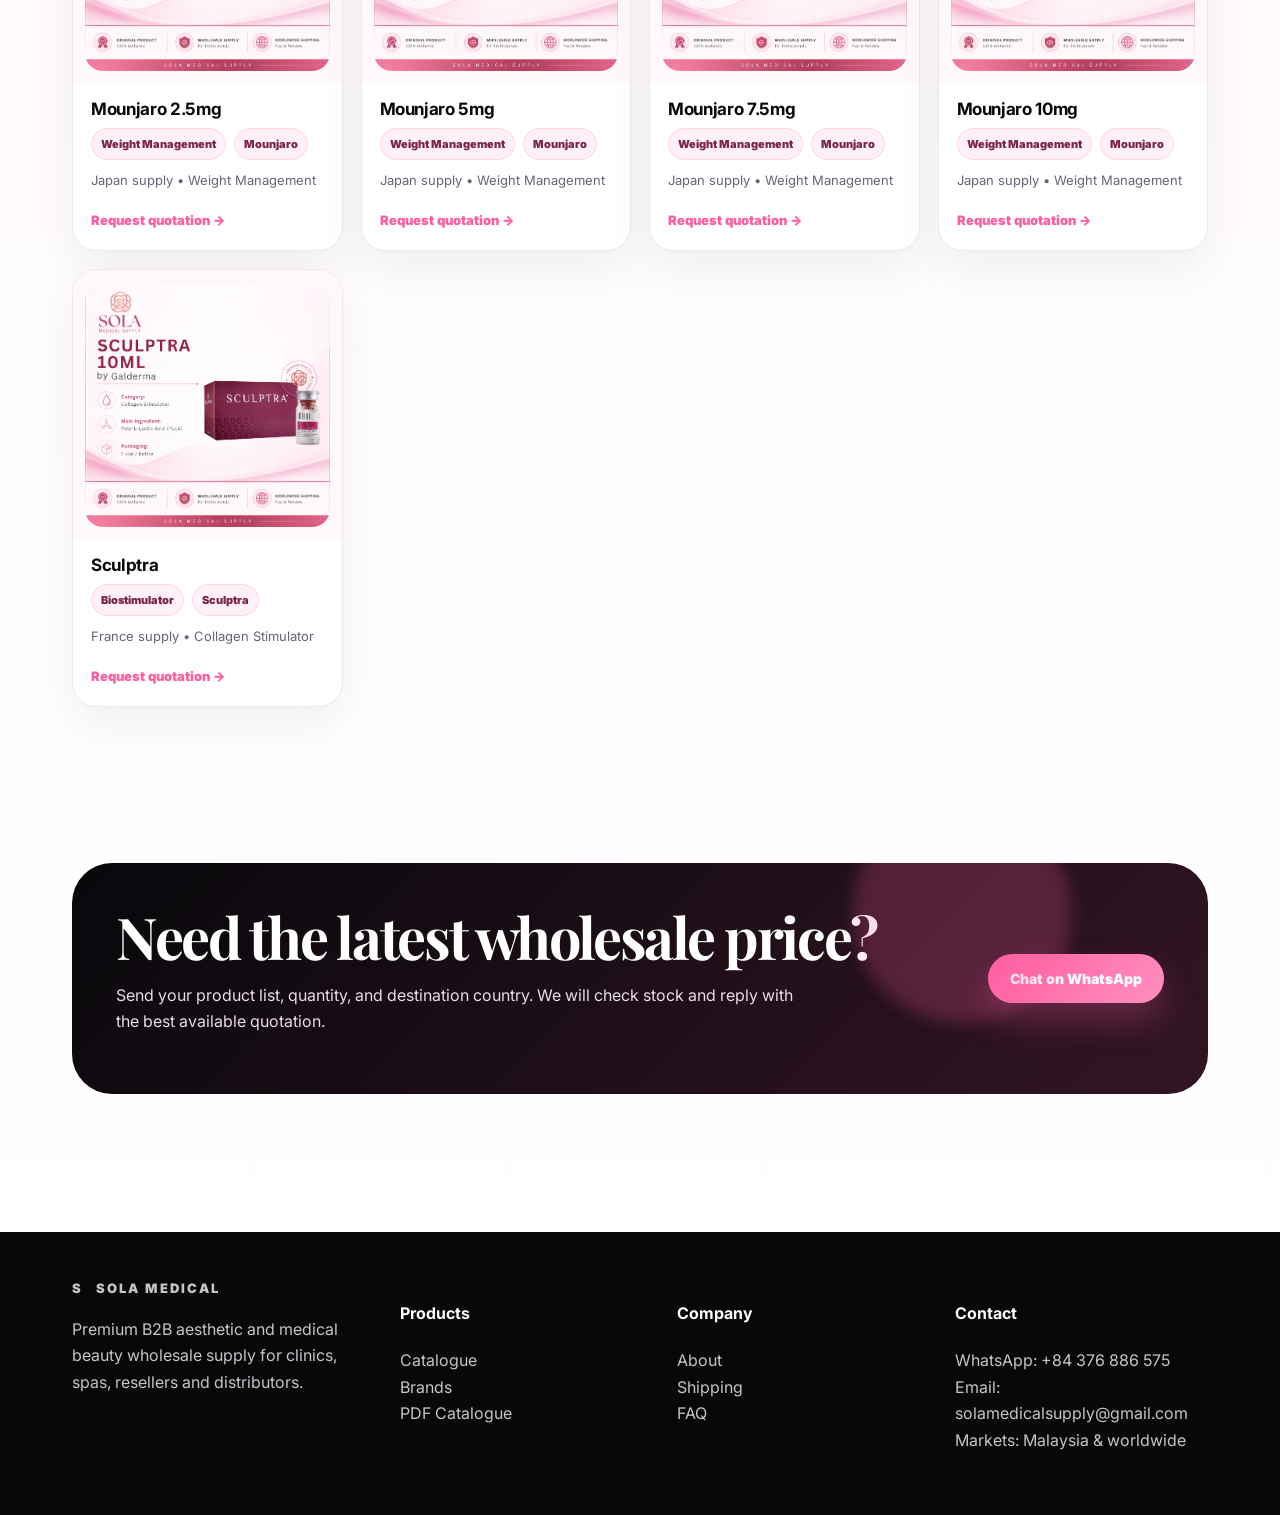
==== commit 69b240db: "Organize products" ====
--- a/index.html
+++ b/index.html
@@ -21,8 +21,7 @@
         <div class="wrap"><span>B2B aesthetic & medical beauty supply</span><b>WhatsApp: +84 376 886 575</b></div>
     </div>
     <nav class="nav">
-        <div class="wrap nav-inner"><a class="brand" href="index.html"><span class="logo">S</span><span>SOLA
-                    Medical</span></a><button class="menu">Menu</button>
+        <div class="wrap nav-inner"><a class="brand" href="index.html"><span class="logo"><img src="assets/icons/logoNgang.png" alt="SOLA order packing" style="width:150px ;"></span></a><button class="menu">Menu</button>
             <div class="links"><a class="active" href="index.html">Home</a><a class=""
                     href="products.html">Products</a><a class="" href="brands.html">Brands</a><a class=""
                     href="catalogue.html">Catalogue</a><a class="" href="shipping.html">Shipping</a><a class=""
--- a/assets/css/style.css
+++ b/assets/css/style.css
@@ -1052,38 +1052,72 @@
         height:260px;
     }
 }
-/* FORCE ABOUT SAME SCALE AS OTHER PAGES */
-body.about-page .wrap{
-    max-width:1280px !important;
-}
-
-body.about-page .about-hero-grid{
-    grid-template-columns:1.1fr .9fr !important;
-    gap:70px !important;
-}
-
-body.about-page .about-panel{
-    min-height:520px !important;
-    padding:42px !important;
-}
-
-body.about-page .gallery-grid{
-    grid-template-columns:1.35fr 1fr 1fr !important;
-}
-
-body.about-page .gallery-large{
-    min-height:580px !important;
-}
-
-body.about-page .gallery-card{
-    min-height:280px !important;
-}
-
-body.about-page .process-showcase,
-body.about-page .trust-band{
-    padding:58px !important;
-}
-
-body.about-page section{
-    padding:90px 0 !important;
+
+/* css ảnh about */
+.about-page .about-hero-content{
+    position:relative;
+    padding:50px;
+    border-radius:32px;
+    overflow:hidden;
+    min-height:420px;
+    display:flex;
+    flex-direction:column;
+    justify-content:center;
+
+    background:url("../images/warehouse.png") center center/cover no-repeat;
+}
+
+/* lớp phủ */
+.about-hero-content::before{
+    content:"";
+    position:absolute;
+    inset:0;
+
+    background:linear-gradient(
+        90deg,
+        rgba(0,0,0,.65) 0%,
+        rgba(0,0,0,.45) 40%,
+        rgba(0,0,0,.2) 100%
+    );
+
+    z-index:1;
+}
+
+/* đưa nội dung lên trên overlay */
+.about-hero-content>*{
+    position:relative;
+    z-index:2;
+}
+
+.about-hero-content h1,
+.about-hero-content p,
+.about-hero-content .eyebrow{
+    color:#fff;
+}
+
+.about-hero-content h1{
+    font-size:clamp(48px, 5vw, 76px);
+    line-height:.92;
+}
+
+.about-hero-content::before{
+    background:linear-gradient(
+        90deg,
+        rgba(0,0,0,.72) 0%,
+        rgba(0,0,0,.52) 45%,
+        rgba(0,0,0,.18) 100%
+    );
+}
+
+.about-page .about-hero-content,
+.about-page .about-panel{
+    min-height:590px;
+}
+
+.about-page .about-hero{
+    padding:70px 0 70px;
+}
+
+.about-page .about-hero-grid{
+    align-items:stretch;
 }
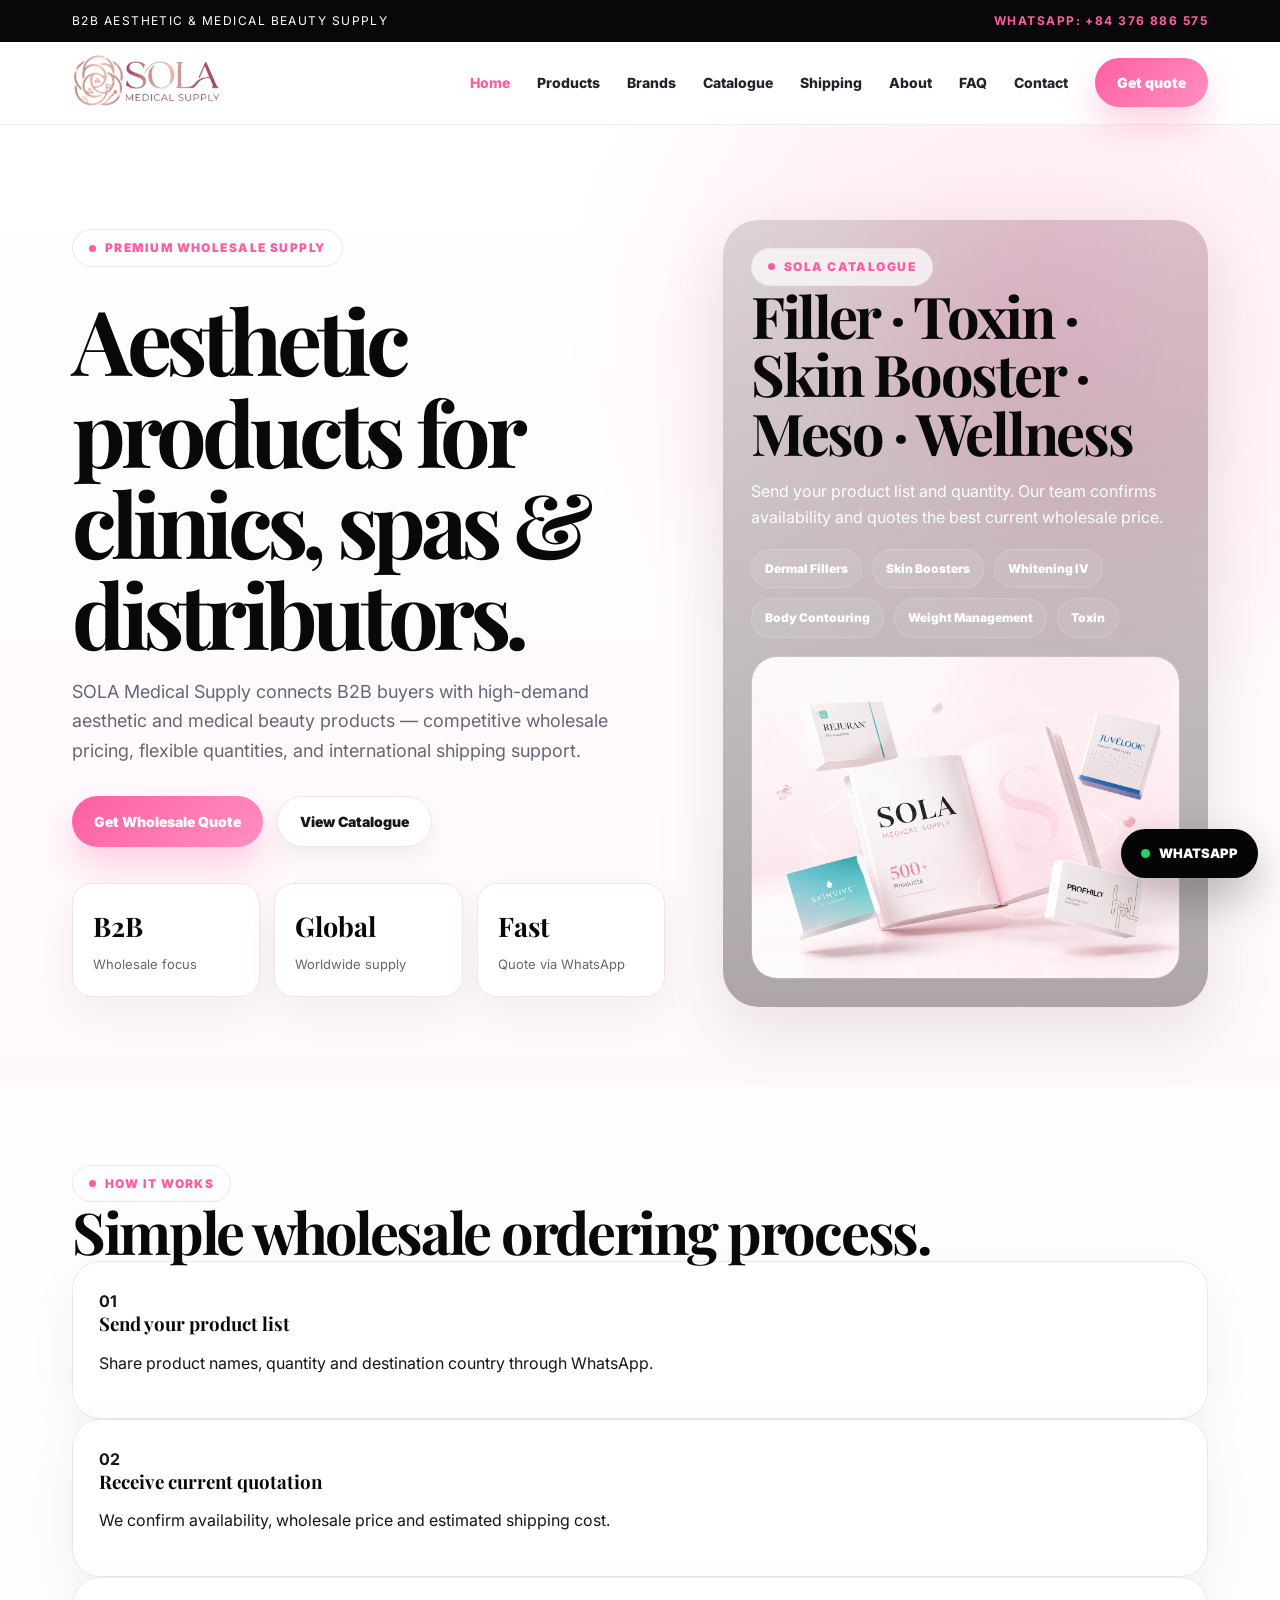
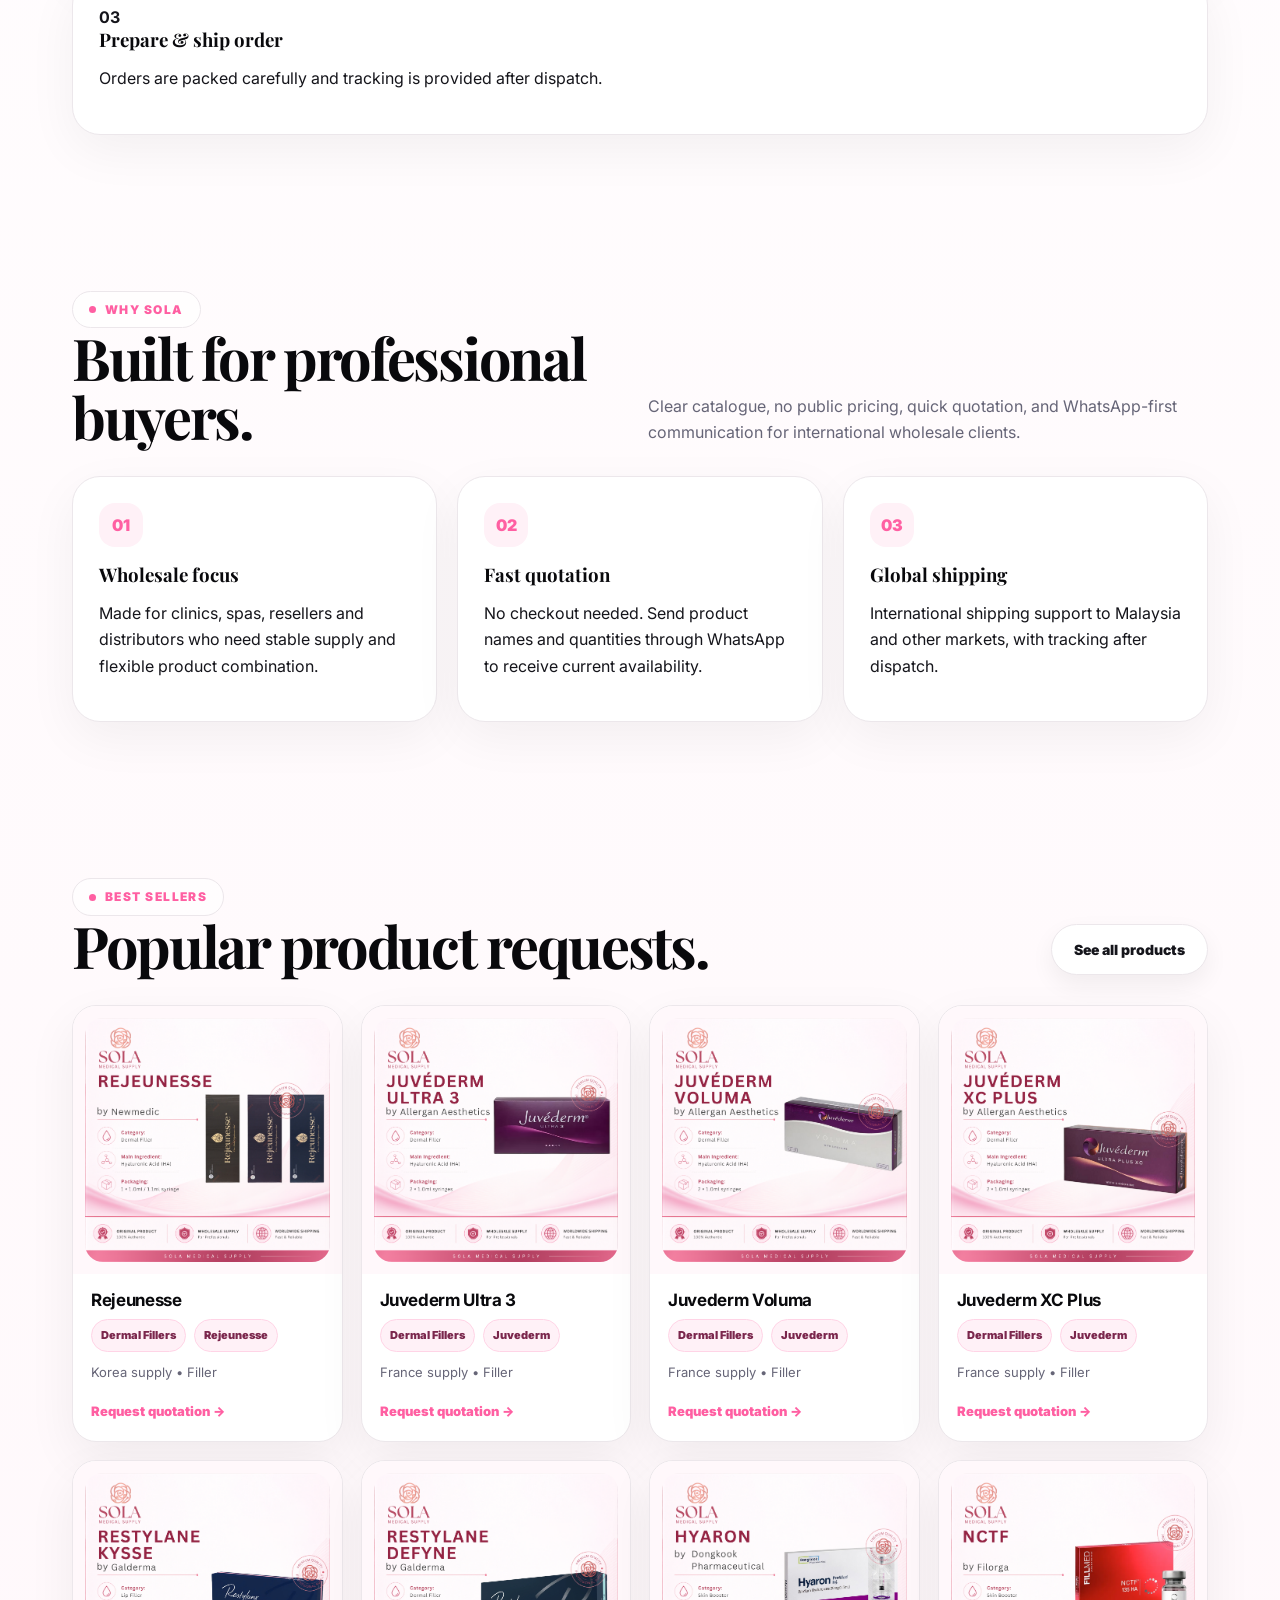
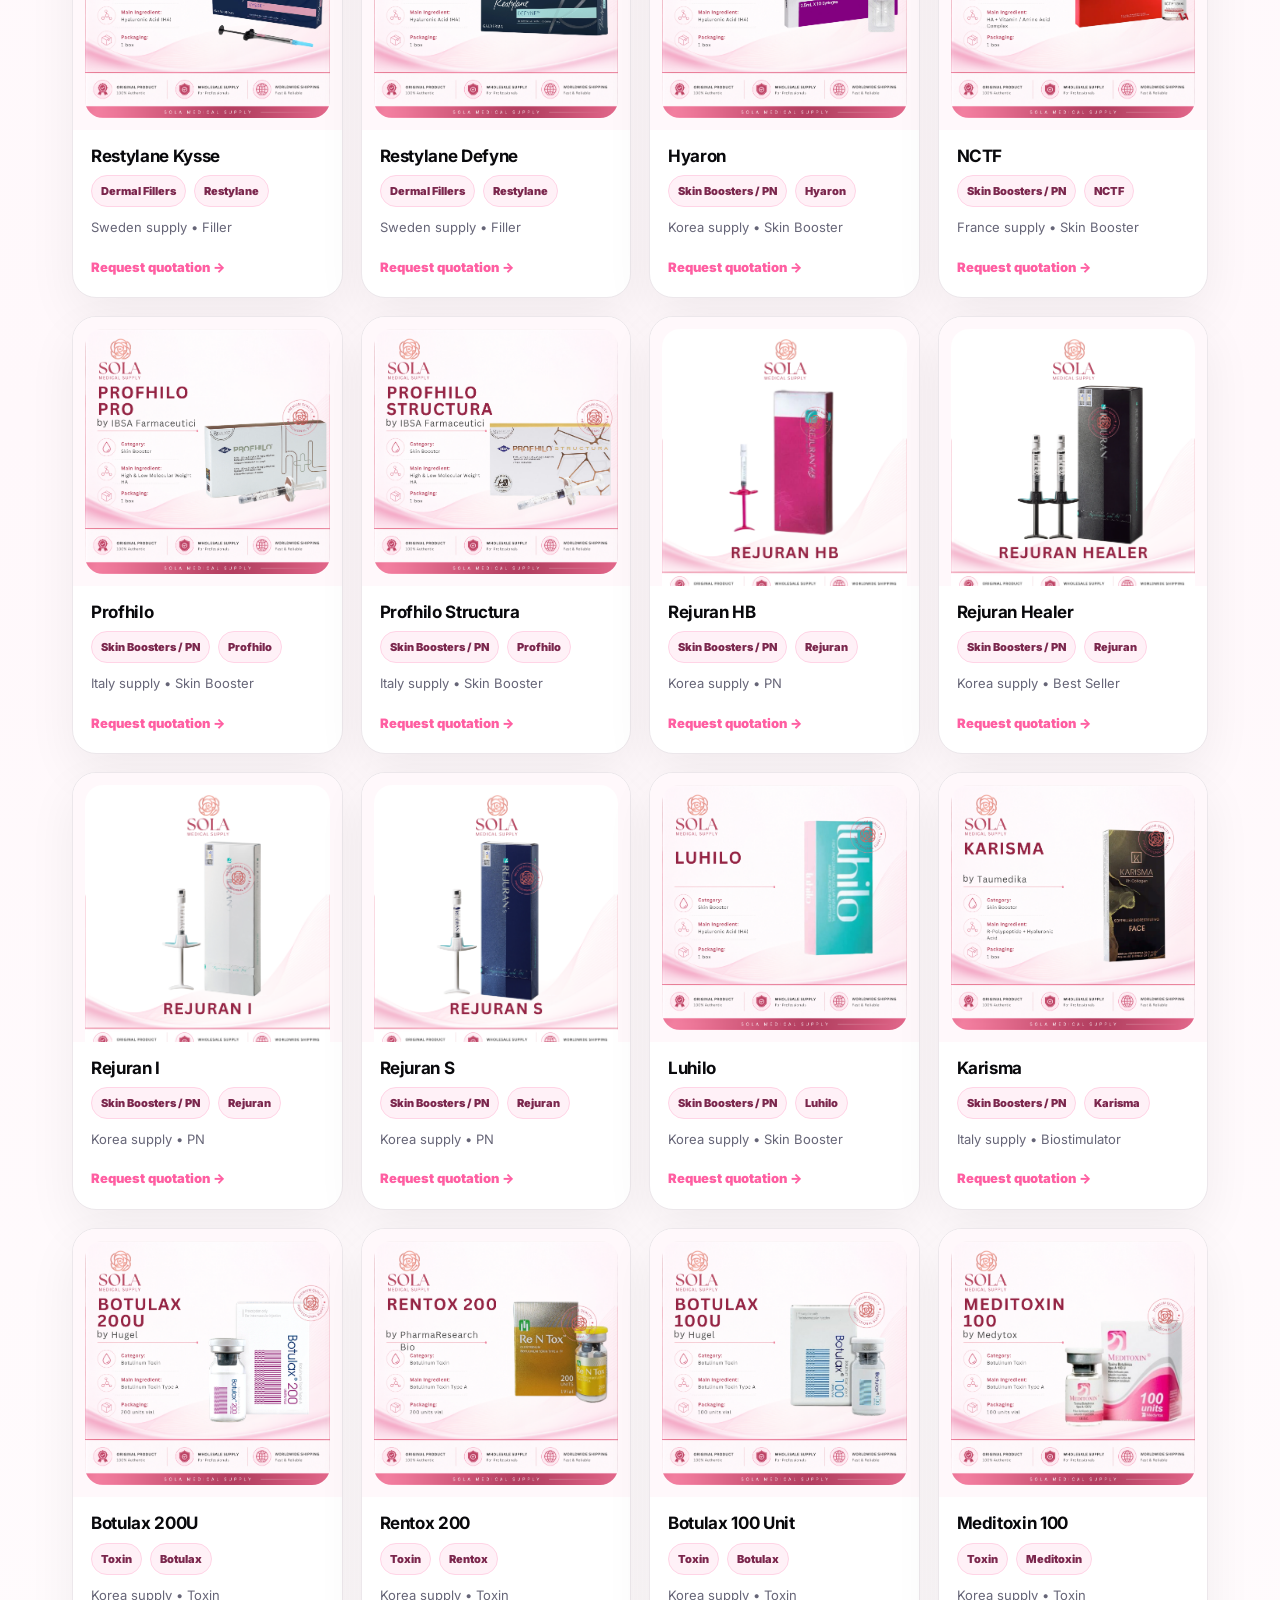
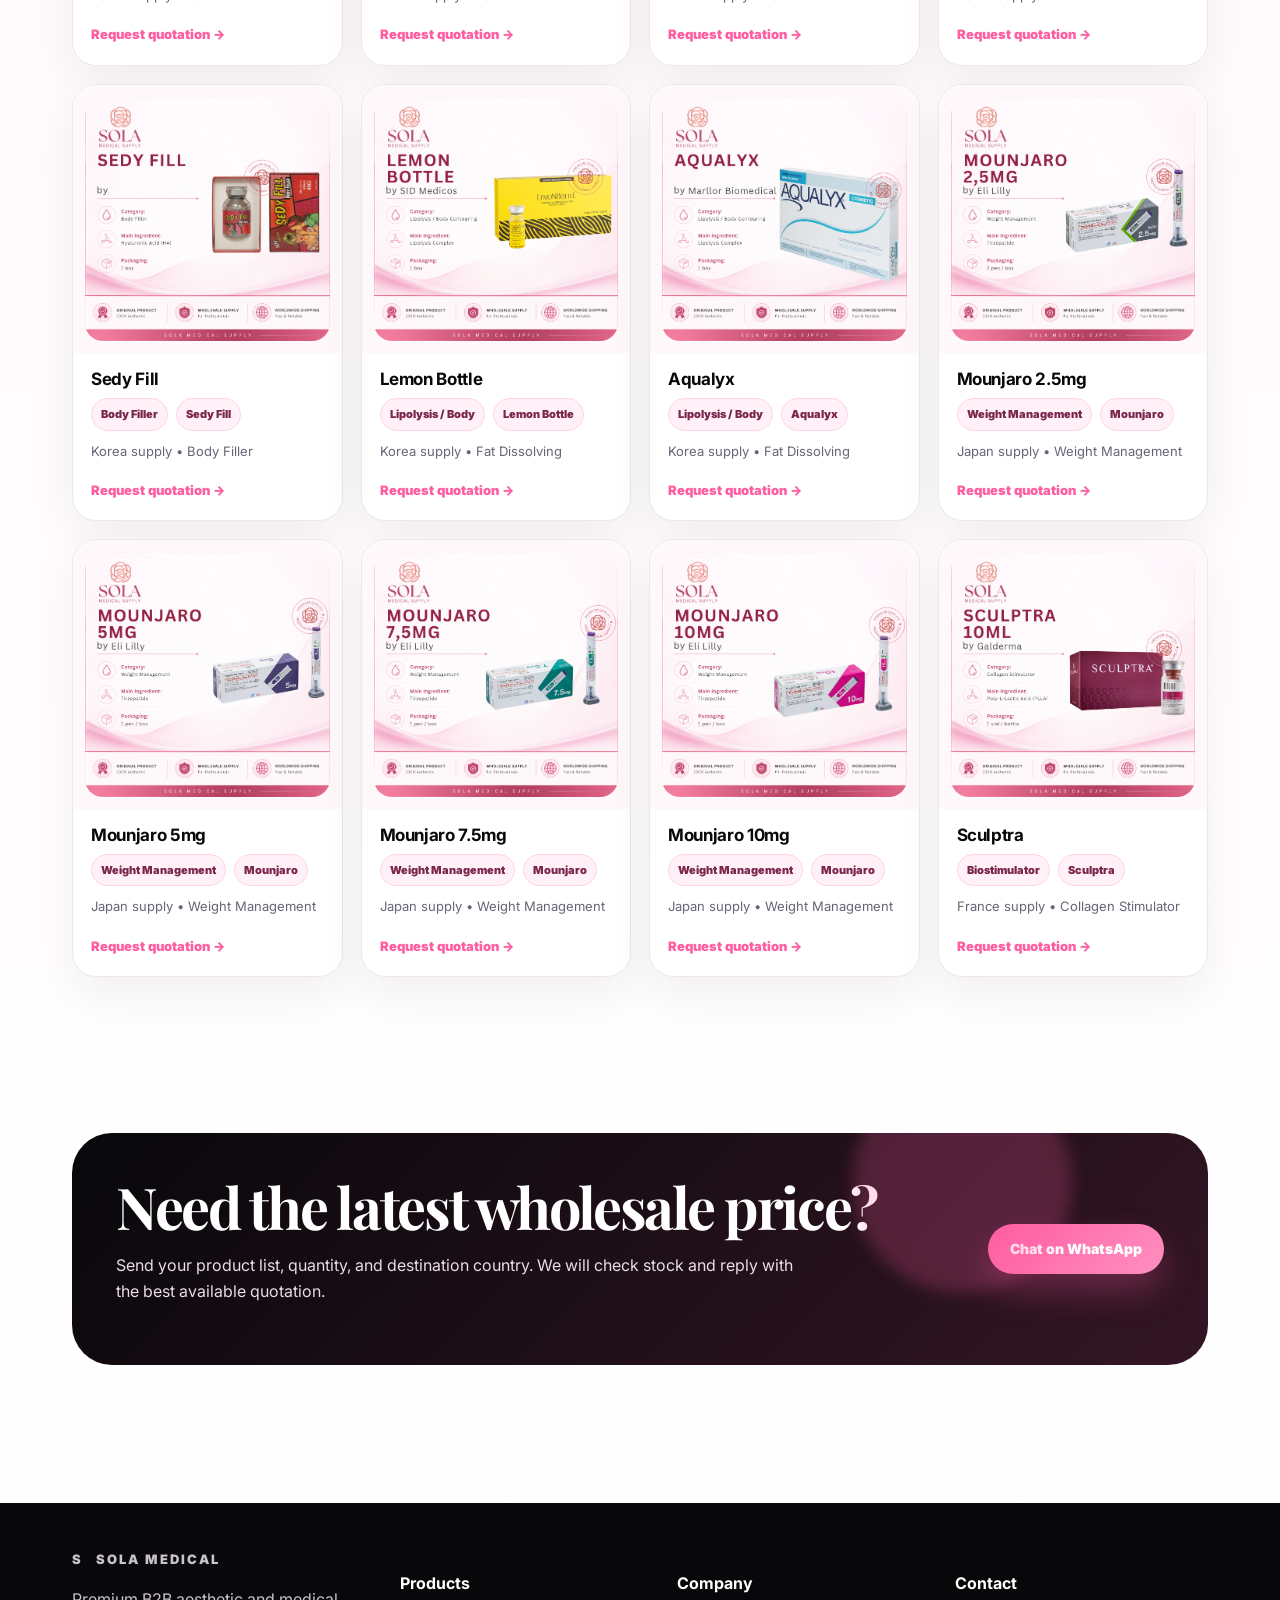
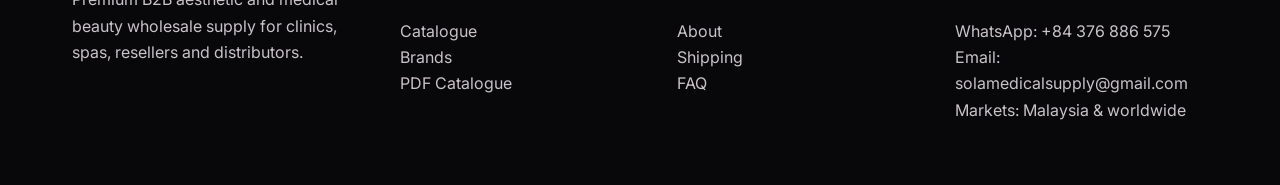
==== commit 67defd75: "Organize products" ====
--- a/index.html
+++ b/index.html
@@ -38,7 +38,7 @@
                 </p>
                 <div class="hero-actions"><a class="btn primary"
                         data-wa="Hello SOLA Medical Supply, I want to request a wholesale quotation."
-                        target="_blank">Request Quotation</a><a class="btn" href="products.html">View Catalogue</a>
+                        target="_blank">Get Wholesale Quote</a><a class="btn" href="products.html">View Catalogue</a>
                 </div>
                 <div class="stats">
                     <div class="stat"><b>B2B</b><span>Wholesale focus</span></div>
@@ -57,6 +57,32 @@
             </div>
         </div>
     </header>
+    <section class="section">
+        <div class="wrap">
+          <span class="eyebrow">How it works</span>
+          <h2>Simple wholesale ordering process.</h2>
+      
+          <div class="cards three">
+            <div class="card">
+              <b>01</b>
+              <h3>Send your product list</h3>
+              <p>Share product names, quantity and destination country through WhatsApp.</p>
+            </div>
+      
+            <div class="card">
+              <b>02</b>
+              <h3>Receive current quotation</h3>
+              <p>We confirm availability, wholesale price and estimated shipping cost.</p>
+            </div>
+      
+            <div class="card">
+              <b>03</b>
+              <h3>Prepare & ship order</h3>
+              <p>Orders are packed carefully and tracking is provided after dispatch.</p>
+            </div>
+          </div>
+        </div>
+      </section>
     <section>
         <div class="wrap">
             <div class="section-head">
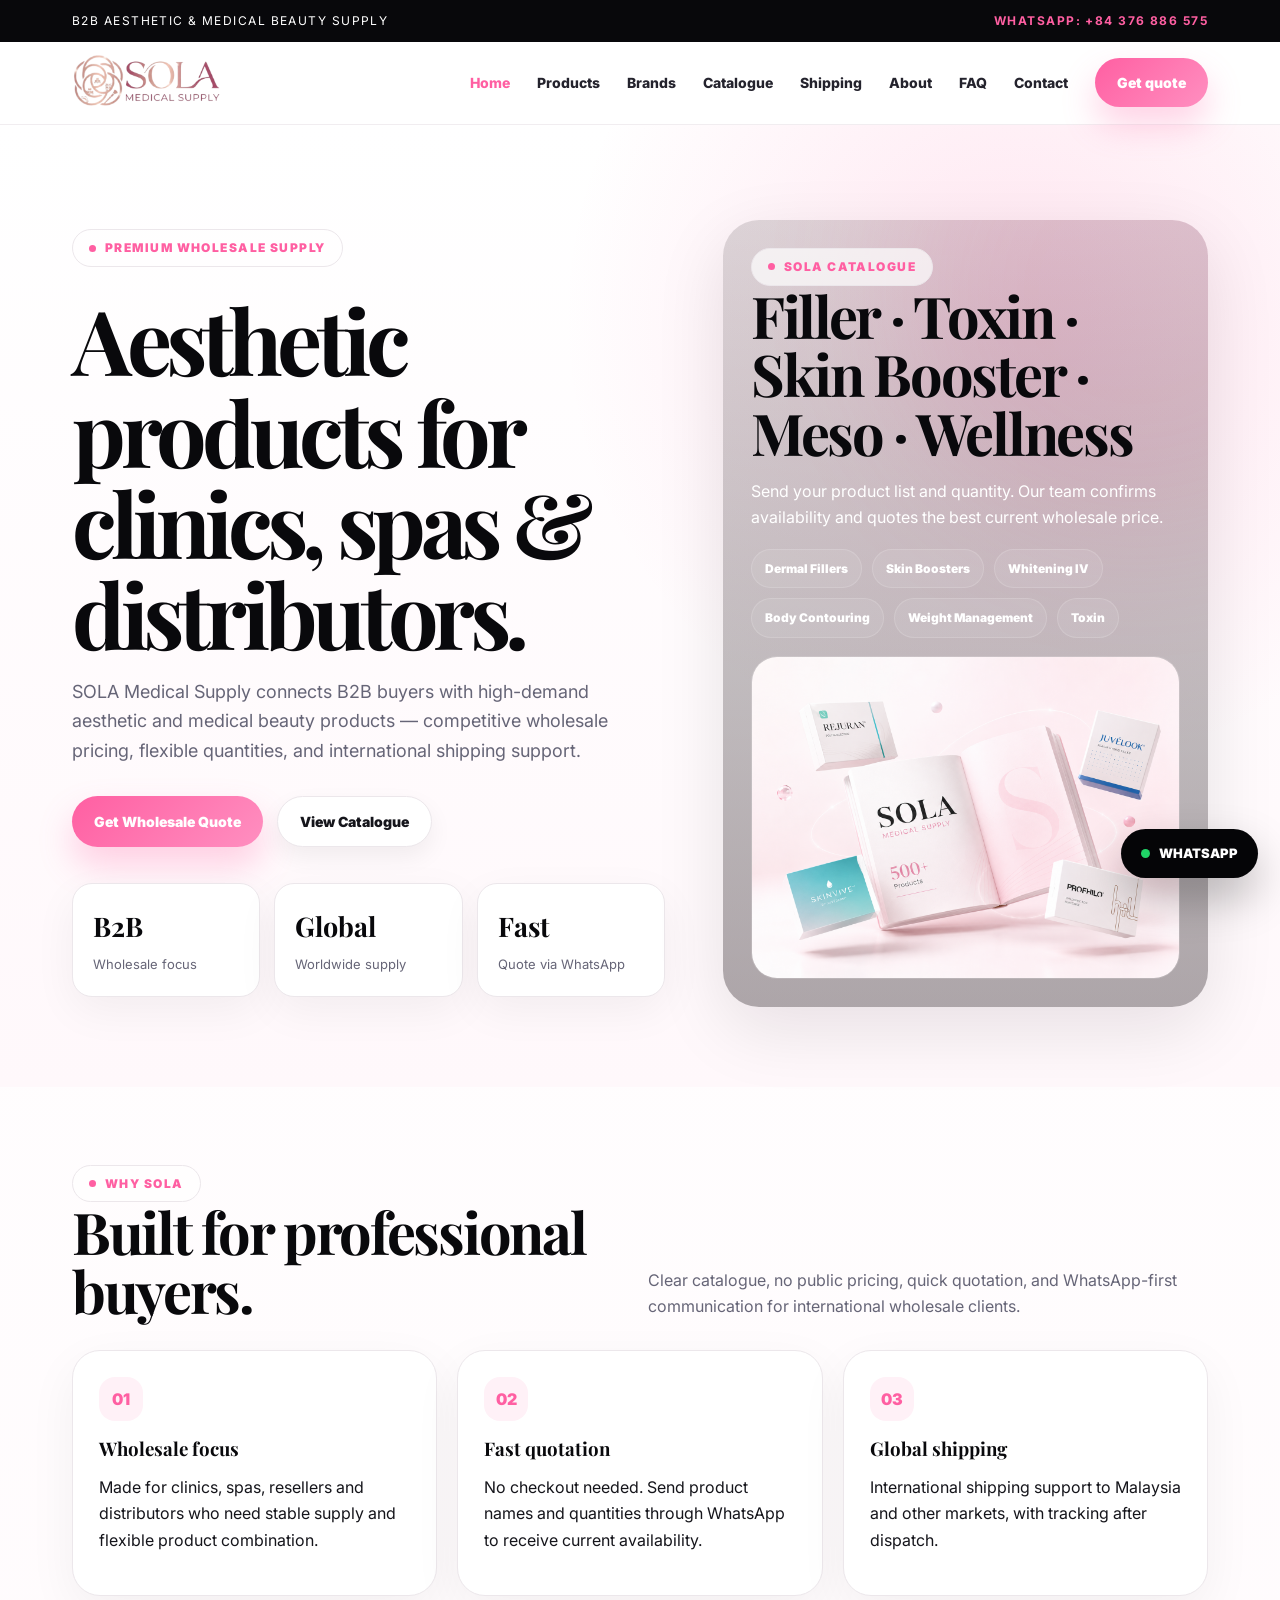
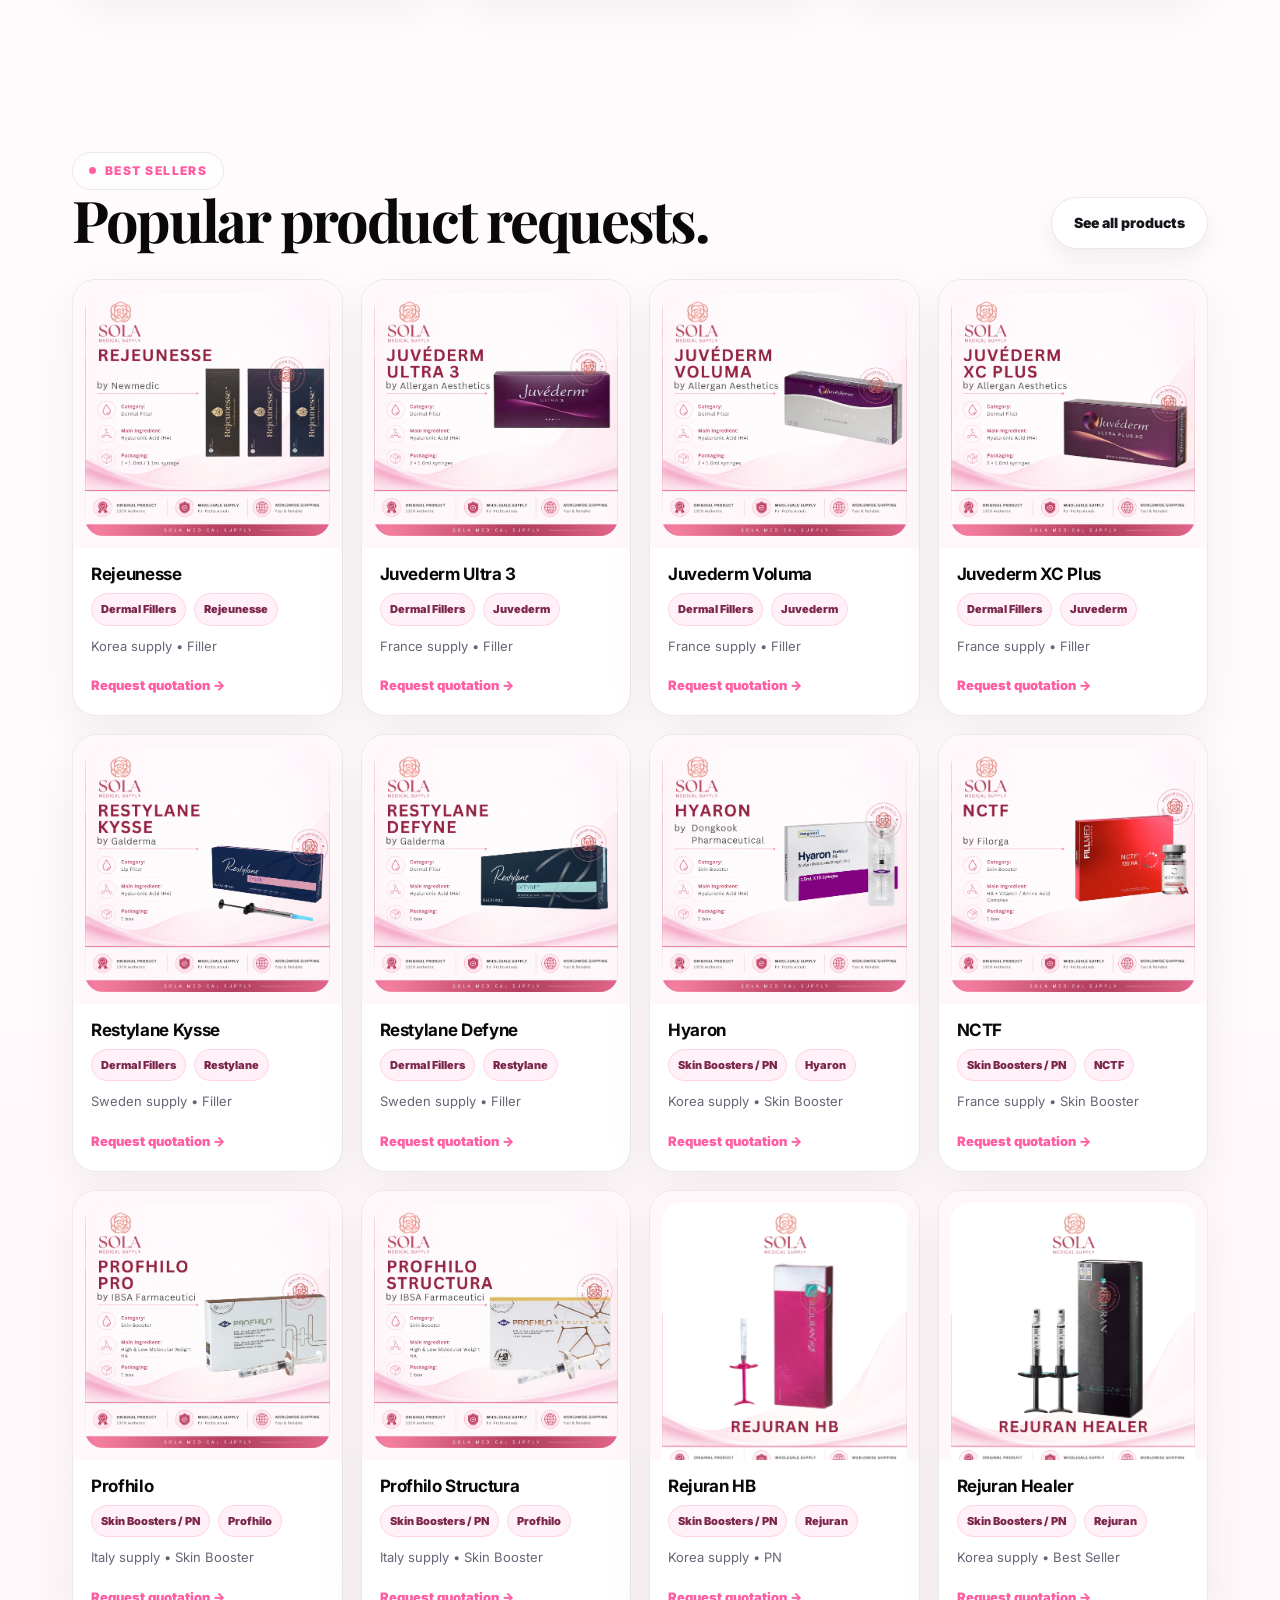
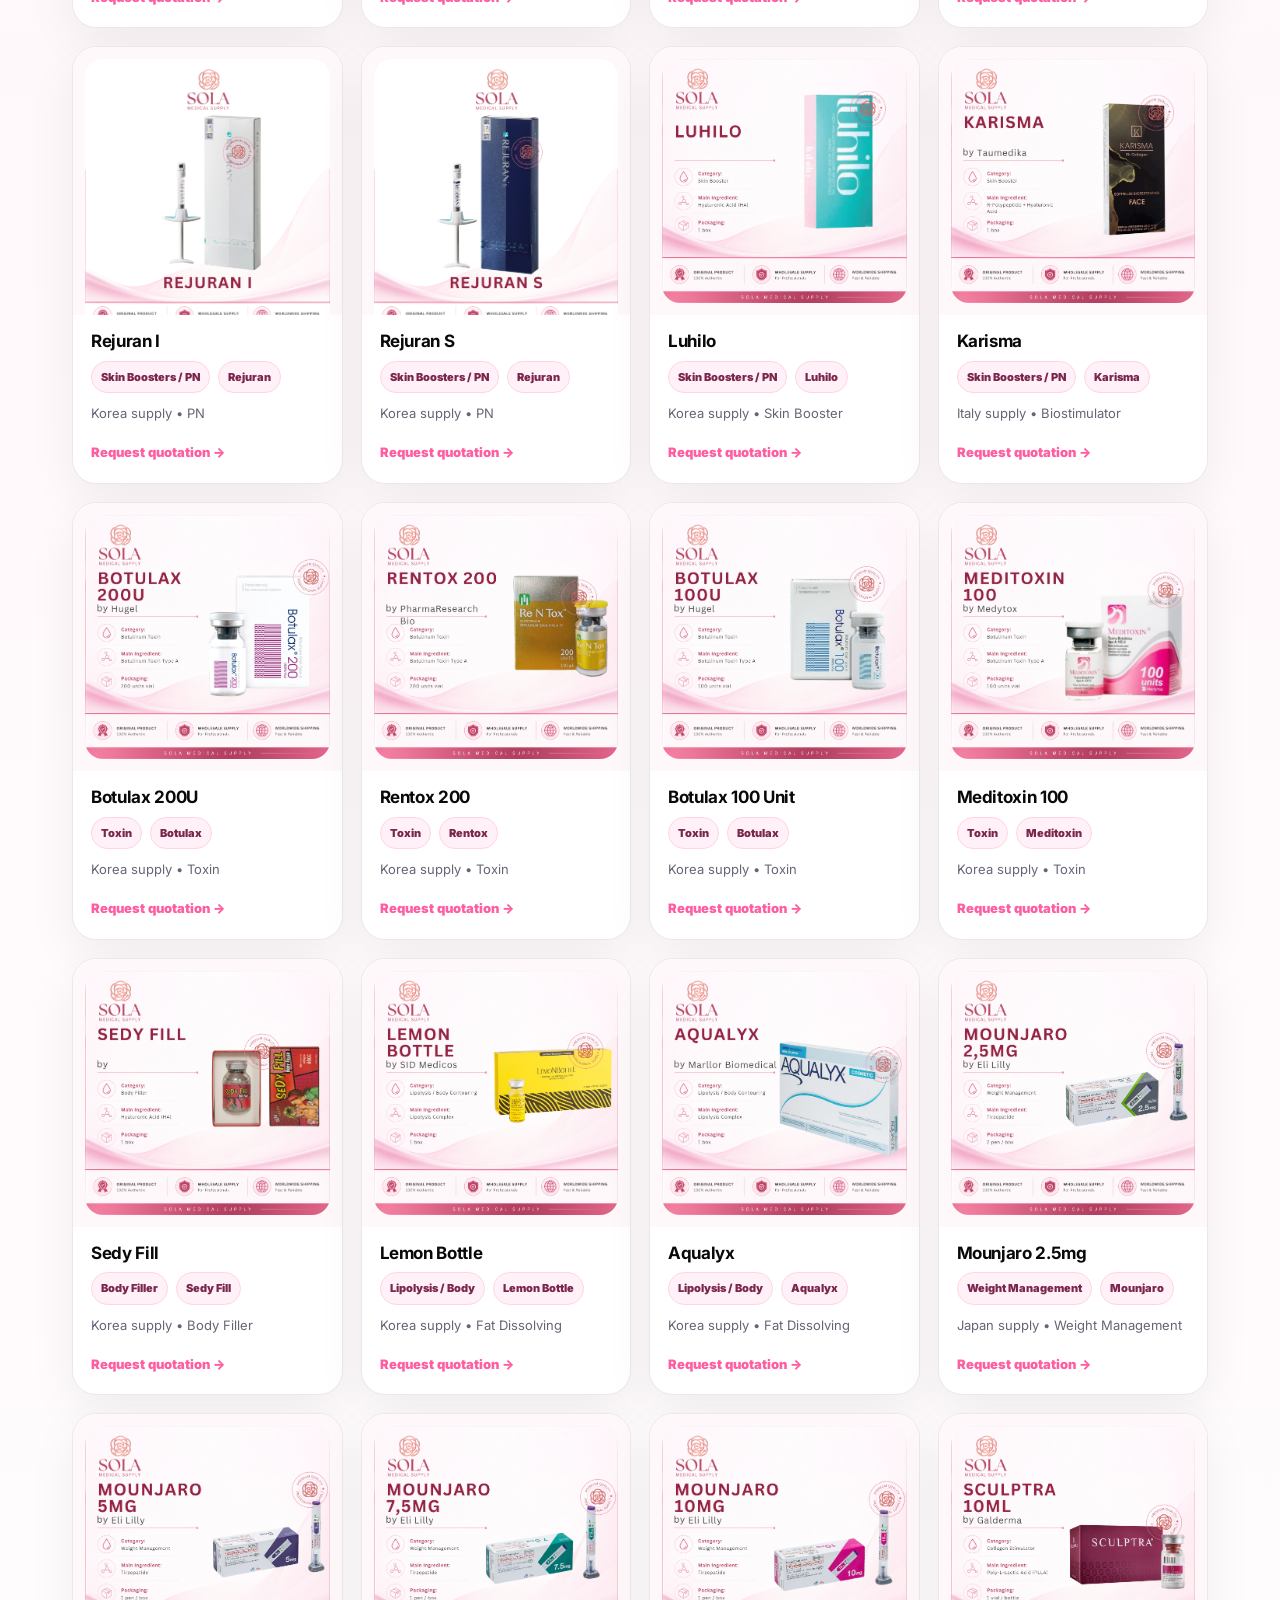
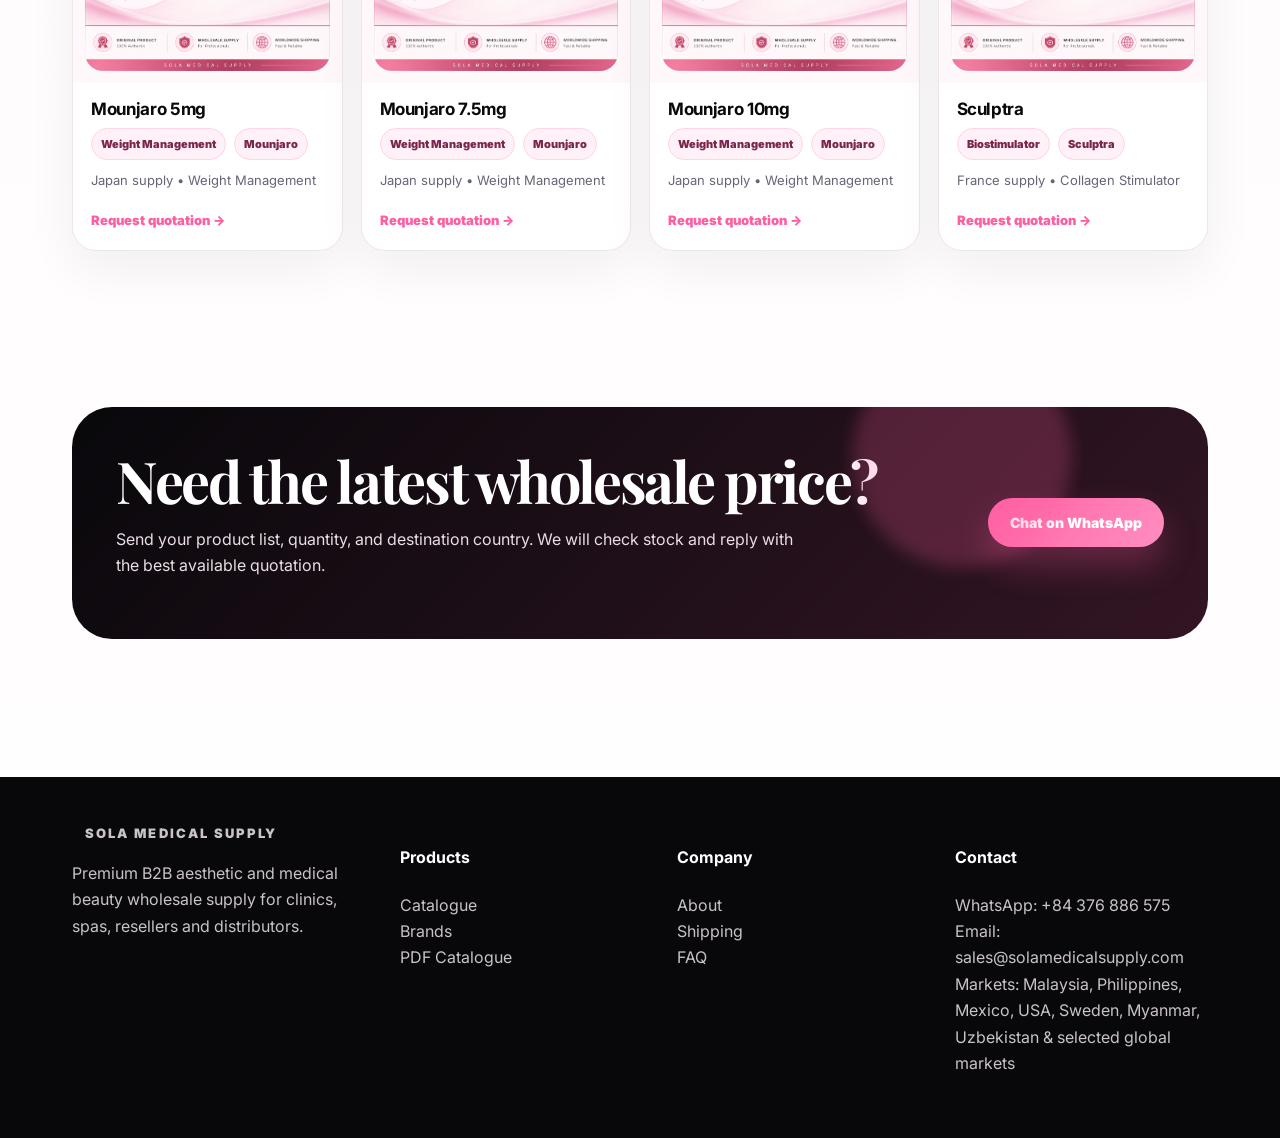
==== commit 7858371e: "Organize products" ====
--- a/index.html
+++ b/index.html
@@ -57,32 +57,6 @@
             </div>
         </div>
     </header>
-    <section class="section">
-        <div class="wrap">
-          <span class="eyebrow">How it works</span>
-          <h2>Simple wholesale ordering process.</h2>
-      
-          <div class="cards three">
-            <div class="card">
-              <b>01</b>
-              <h3>Send your product list</h3>
-              <p>Share product names, quantity and destination country through WhatsApp.</p>
-            </div>
-      
-            <div class="card">
-              <b>02</b>
-              <h3>Receive current quotation</h3>
-              <p>We confirm availability, wholesale price and estimated shipping cost.</p>
-            </div>
-      
-            <div class="card">
-              <b>03</b>
-              <h3>Prepare & ship order</h3>
-              <p>Orders are packed carefully and tracking is provided after dispatch.</p>
-            </div>
-          </div>
-        </div>
-      </section>
     <section>
         <div class="wrap">
             <div class="section-head">
@@ -136,24 +110,54 @@
     </section><a class="whatsapp" data-wa target="_blank">WHATSAPP</a>
     <footer class="footer">
         <div class="wrap footer-grid">
-            <div><a class="brand" href="index.html"><span class="logo">S</span><span>SOLA Medical</span></a>
+            <div>
+                <a class="brand" href="index.html">
+                    <span class="logo"></span><span>SOLA Medical Supply</span>
+                </a>
                 <p>Premium B2B aesthetic and medical beauty wholesale supply for clinics, spas, resellers and
                     distributors.</p>
             </div>
             <div>
-                <h4>Products</h4><a href="products.html">Catalogue</a><br><a href="brands.html">Brands</a><br><a
-                    href="catalogue.html">PDF Catalogue</a>
+                <h4>Products</h4>
+                <a href="products.html">Catalogue</a><br>
+                <a href="brands.html">Brands</a><br>
+                <a href="catalogue.html">PDF Catalogue</a>
             </div>
             <div>
-                <h4>Company</h4><a href="about.html">About</a><br><a href="shipping.html">Shipping</a><br><a
-                    href="faq.html">FAQ</a>
+                <h4>Company</h4>
+                <a href="about.html">About</a><br>
+                <a href="shipping.html">Shipping</a><br>
+                <a href="faq.html">FAQ</a>
             </div>
             <div>
                 <h4>Contact</h4>
-                <p>WhatsApp: +84 376 886 575<br>Email: solamedicalsupply@gmail.com<br>Markets: Malaysia & worldwide</p>
+                <p>
+                    WhatsApp: +84 376 886 575<br>
+                    Email: sales@solamedicalsupply.com<br>
+                    Markets: Malaysia, Philippines, Mexico, USA, Sweden, Myanmar, Uzbekistan & selected global markets
+                </p>
             </div>
         </div>
     </footer>
+
+    <script src="assets/data/products.js"></script>
+    <script src="assets/js/main.js"></script>
+
+    <script type="application/ld+json">
+    {
+        "@context":"https://schema.org",
+        "@type":"Organization",
+        "name":"SOLA Medical Supply",
+        "email":"sales@solamedicalsupply.com",
+        "url":"https://www.solamedicalsupply.com",
+        "contactPoint":{
+            "@type":"ContactPoint",
+            "telephone":"+84376886575",
+            "contactType":"sales"
+        },
+        "areaServed":["Malaysia","Philippines","Mexico","United States","Sweden","Myanmar","Uzbekistan"]
+    }
+    </script>
     <script src="assets/data/products.js"></script>
     <script src="assets/js/main.js"></script>
     <script
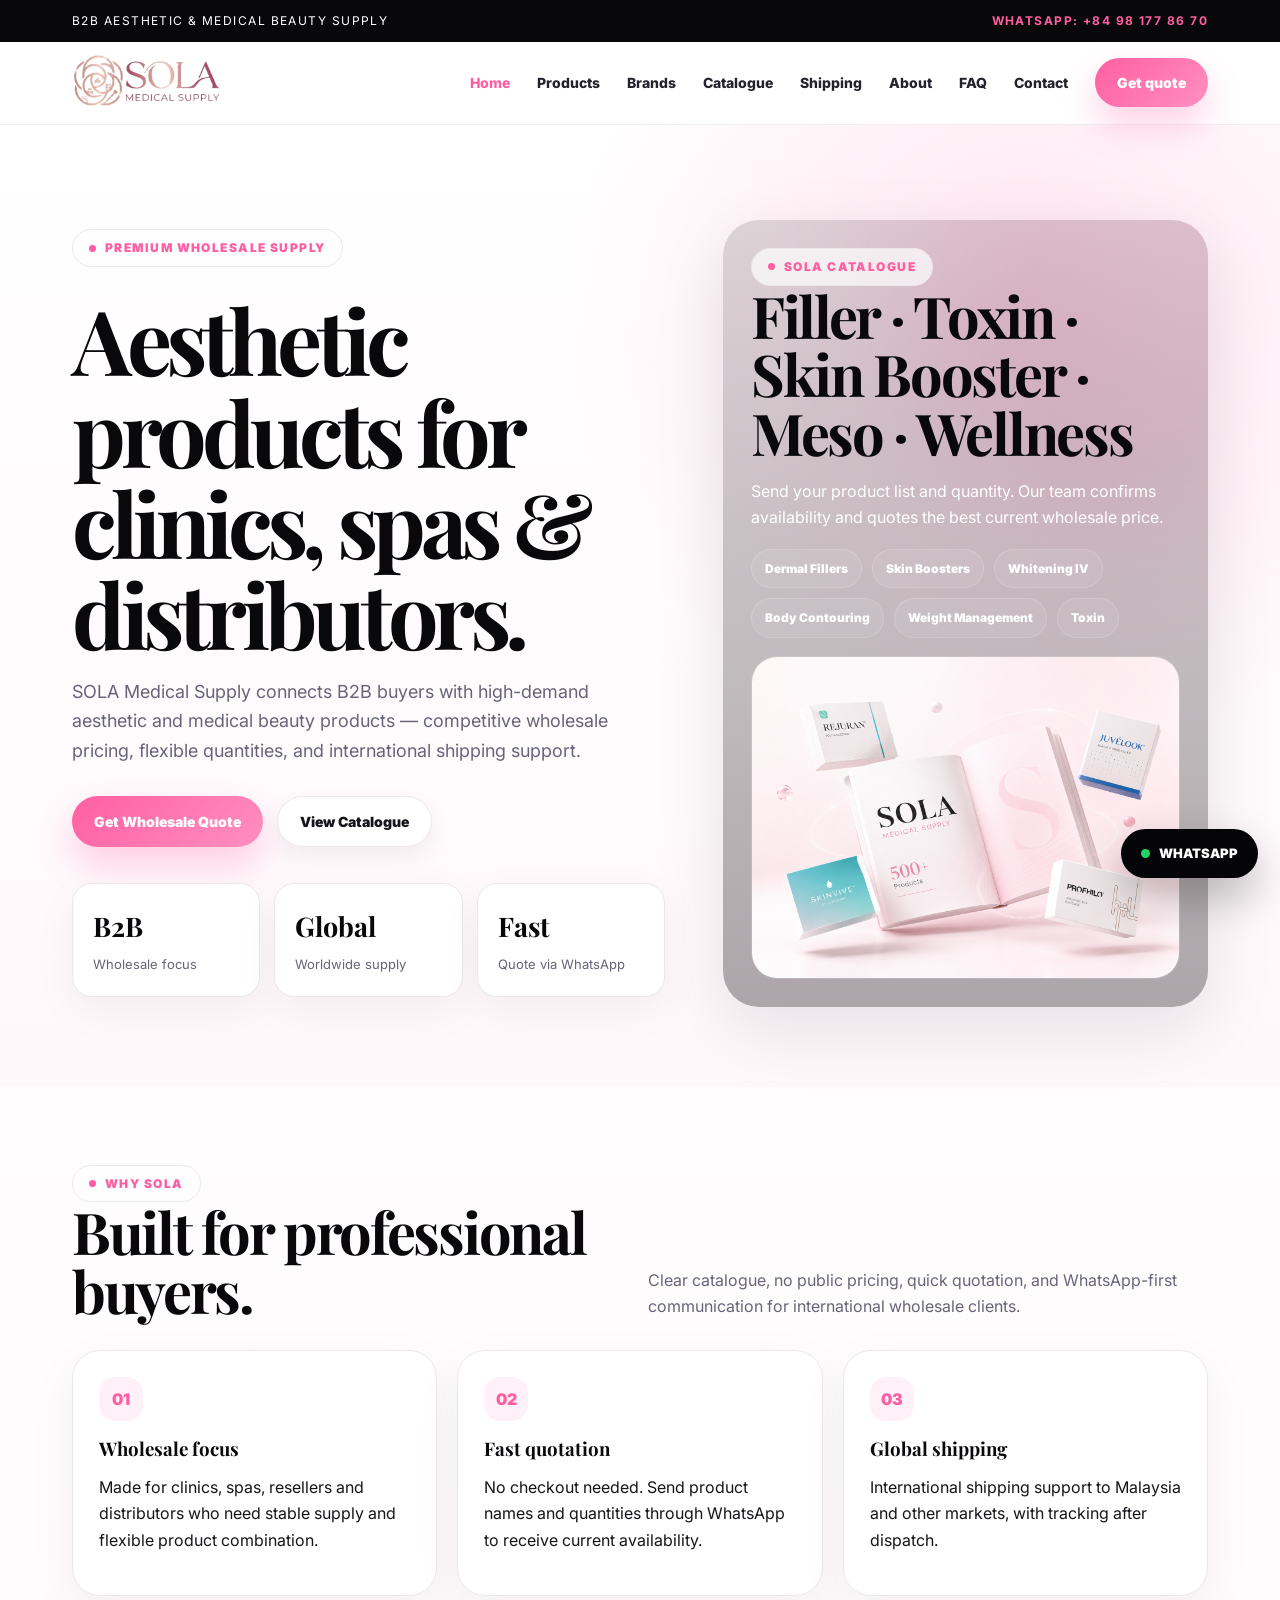
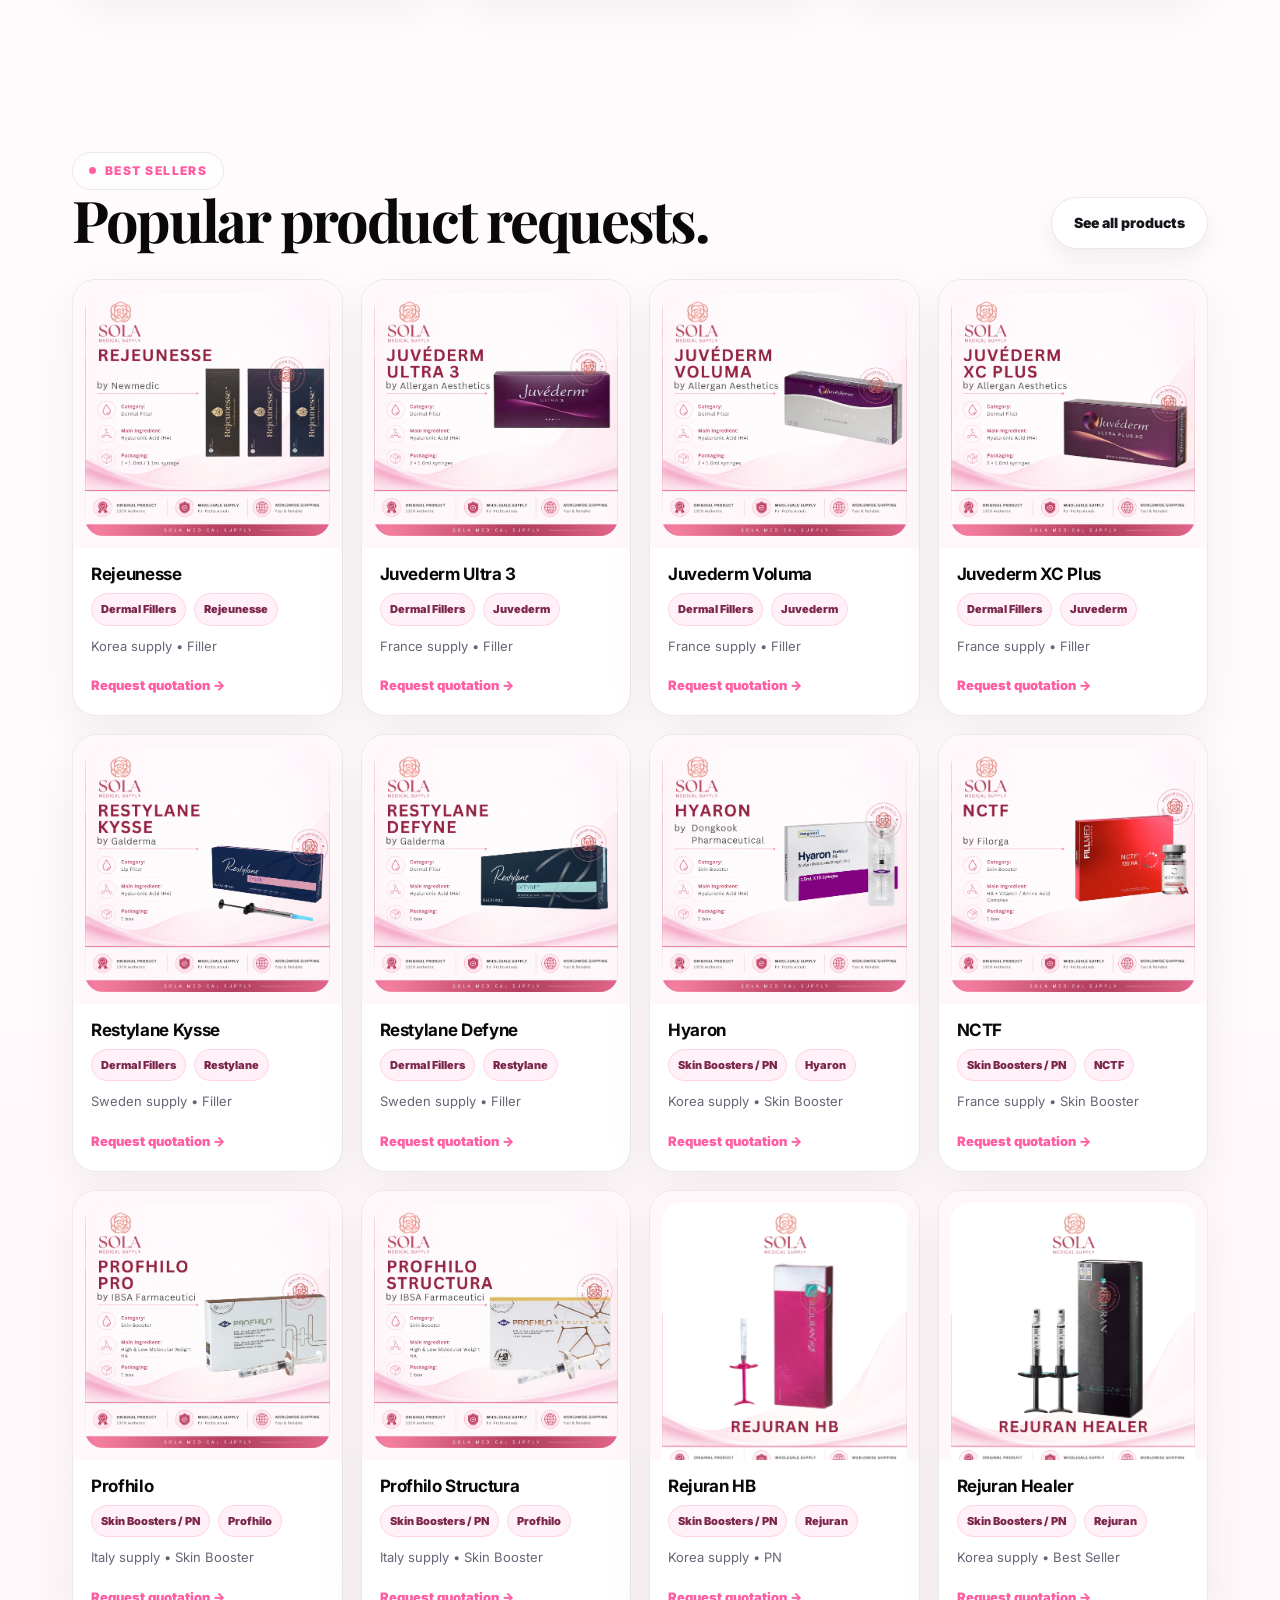
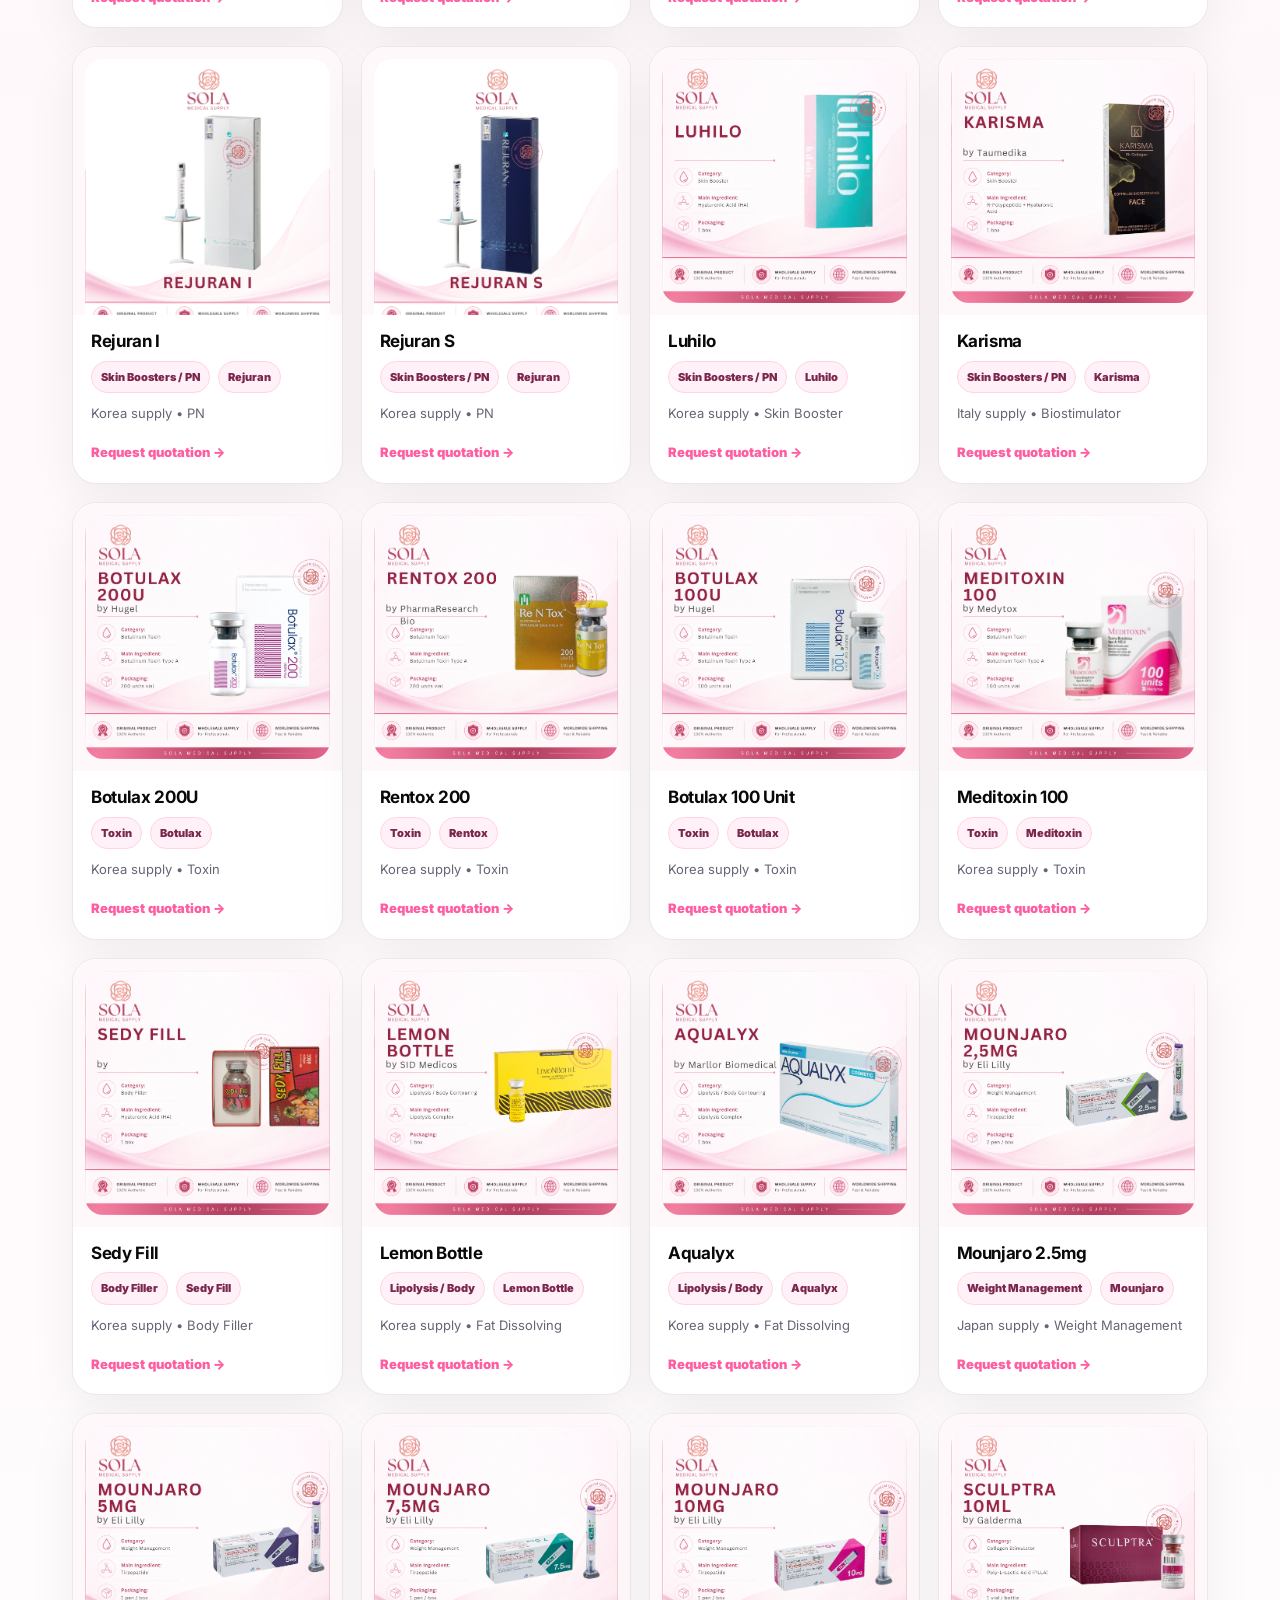
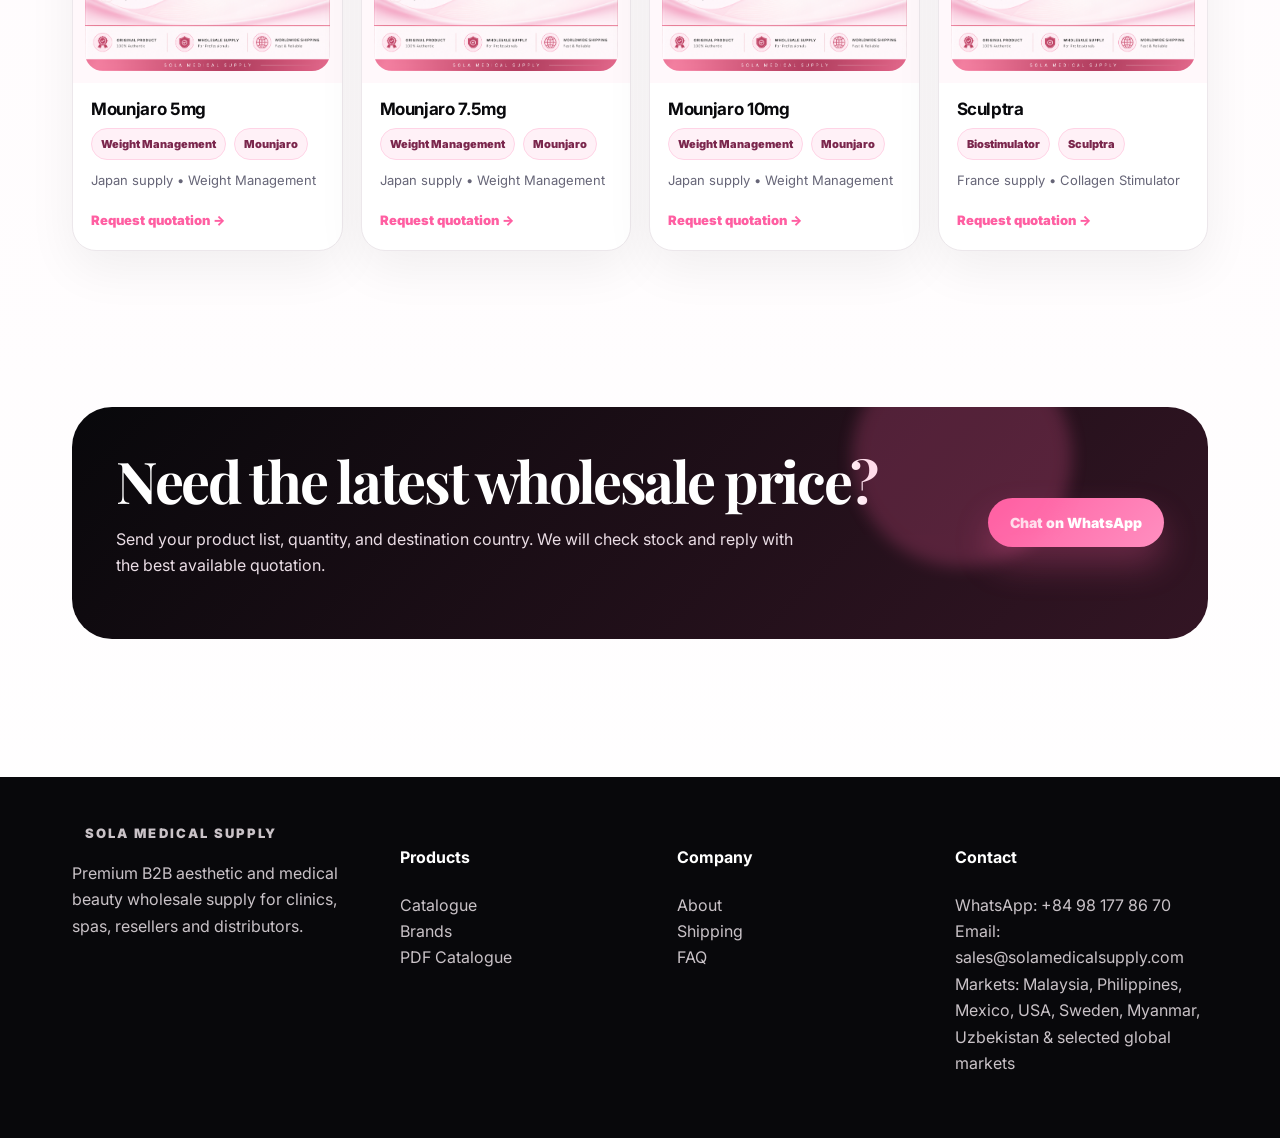
==== commit 07e54da8: "Organize products" ====
--- a/index.html
+++ b/index.html
@@ -18,7 +18,7 @@
 
 <body>
     <div class="topbar">
-        <div class="wrap"><span>B2B aesthetic & medical beauty supply</span><b>WhatsApp: +84 376 886 575</b></div>
+        <div class="wrap"><span>B2B aesthetic & medical beauty supply</span><b>WhatsApp: +84 98 177 86 70</b></div>
     </div>
     <nav class="nav">
         <div class="wrap nav-inner"><a class="brand" href="index.html"><span class="logo"><img src="assets/icons/logoNgang.png" alt="SOLA order packing" style="width:150px ;"></span></a><button class="menu">Menu</button>
@@ -132,7 +132,7 @@
             <div>
                 <h4>Contact</h4>
                 <p>
-                    WhatsApp: +84 376 886 575<br>
+                    WhatsApp: +84 98 177 86 70<br>
                     Email: sales@solamedicalsupply.com<br>
                     Markets: Malaysia, Philippines, Mexico, USA, Sweden, Myanmar, Uzbekistan & selected global markets
                 </p>
@@ -152,7 +152,7 @@
         "url":"https://www.solamedicalsupply.com",
         "contactPoint":{
             "@type":"ContactPoint",
-            "telephone":"+84376886575",
+            "telephone":"+84981778670",
             "contactType":"sales"
         },
         "areaServed":["Malaysia","Philippines","Mexico","United States","Sweden","Myanmar","Uzbekistan"]
@@ -161,7 +161,7 @@
     <script src="assets/data/products.js"></script>
     <script src="assets/js/main.js"></script>
     <script
-        type="application/ld+json">{"@context":"https://schema.org","@type":"Organization","name":"SOLA Medical Supply","email":"solamedicalsupply@gmail.com","url":"https://solamedicalsupply.com","contactPoint":{"@type":"ContactPoint","telephone":"+84376886575","contactType":"sales"}}</script>
+        type="application/ld+json">{"@context":"https://schema.org","@type":"Organization","name":"SOLA Medical Supply","email":"solamedicalsupply@gmail.com","url":"https://solamedicalsupply.com","contactPoint":{"@type":"ContactPoint","telephone":"+84981778670","contactType":"sales"}}</script>
 </body>
 
 </html>
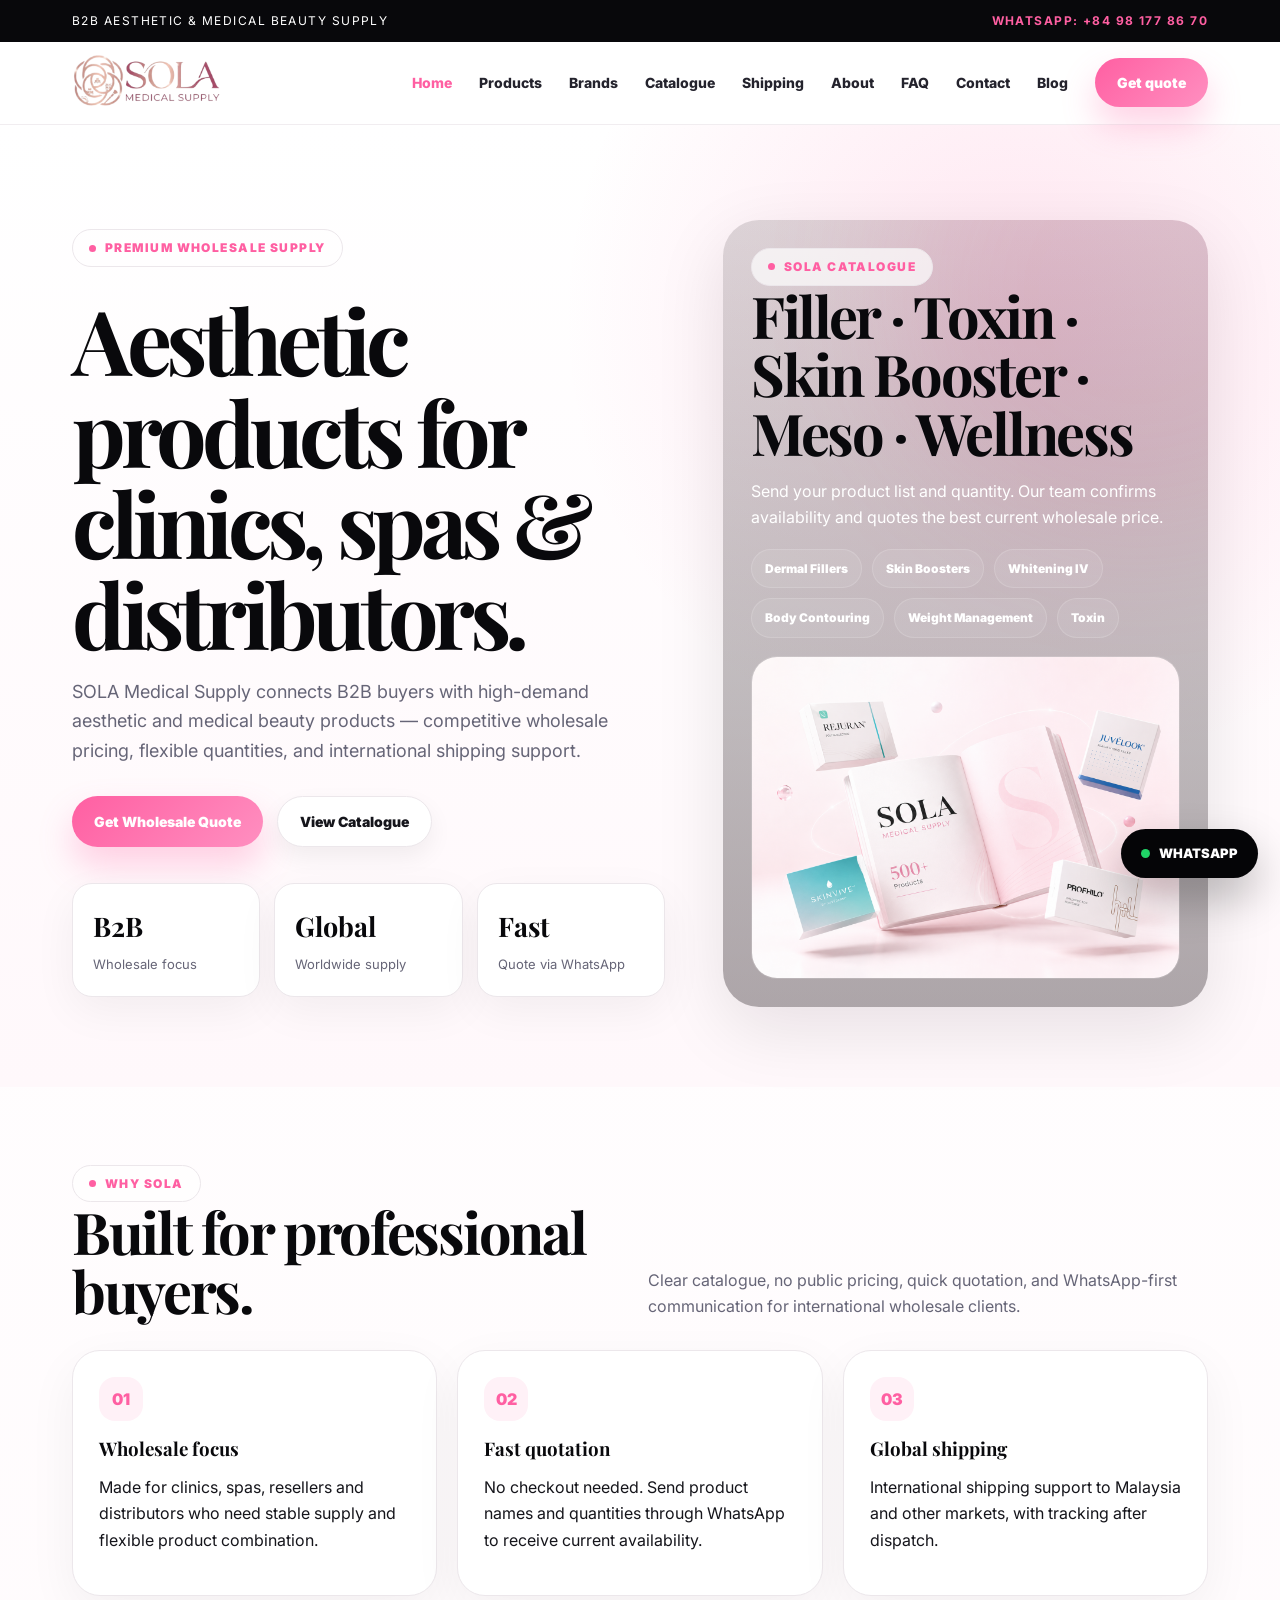
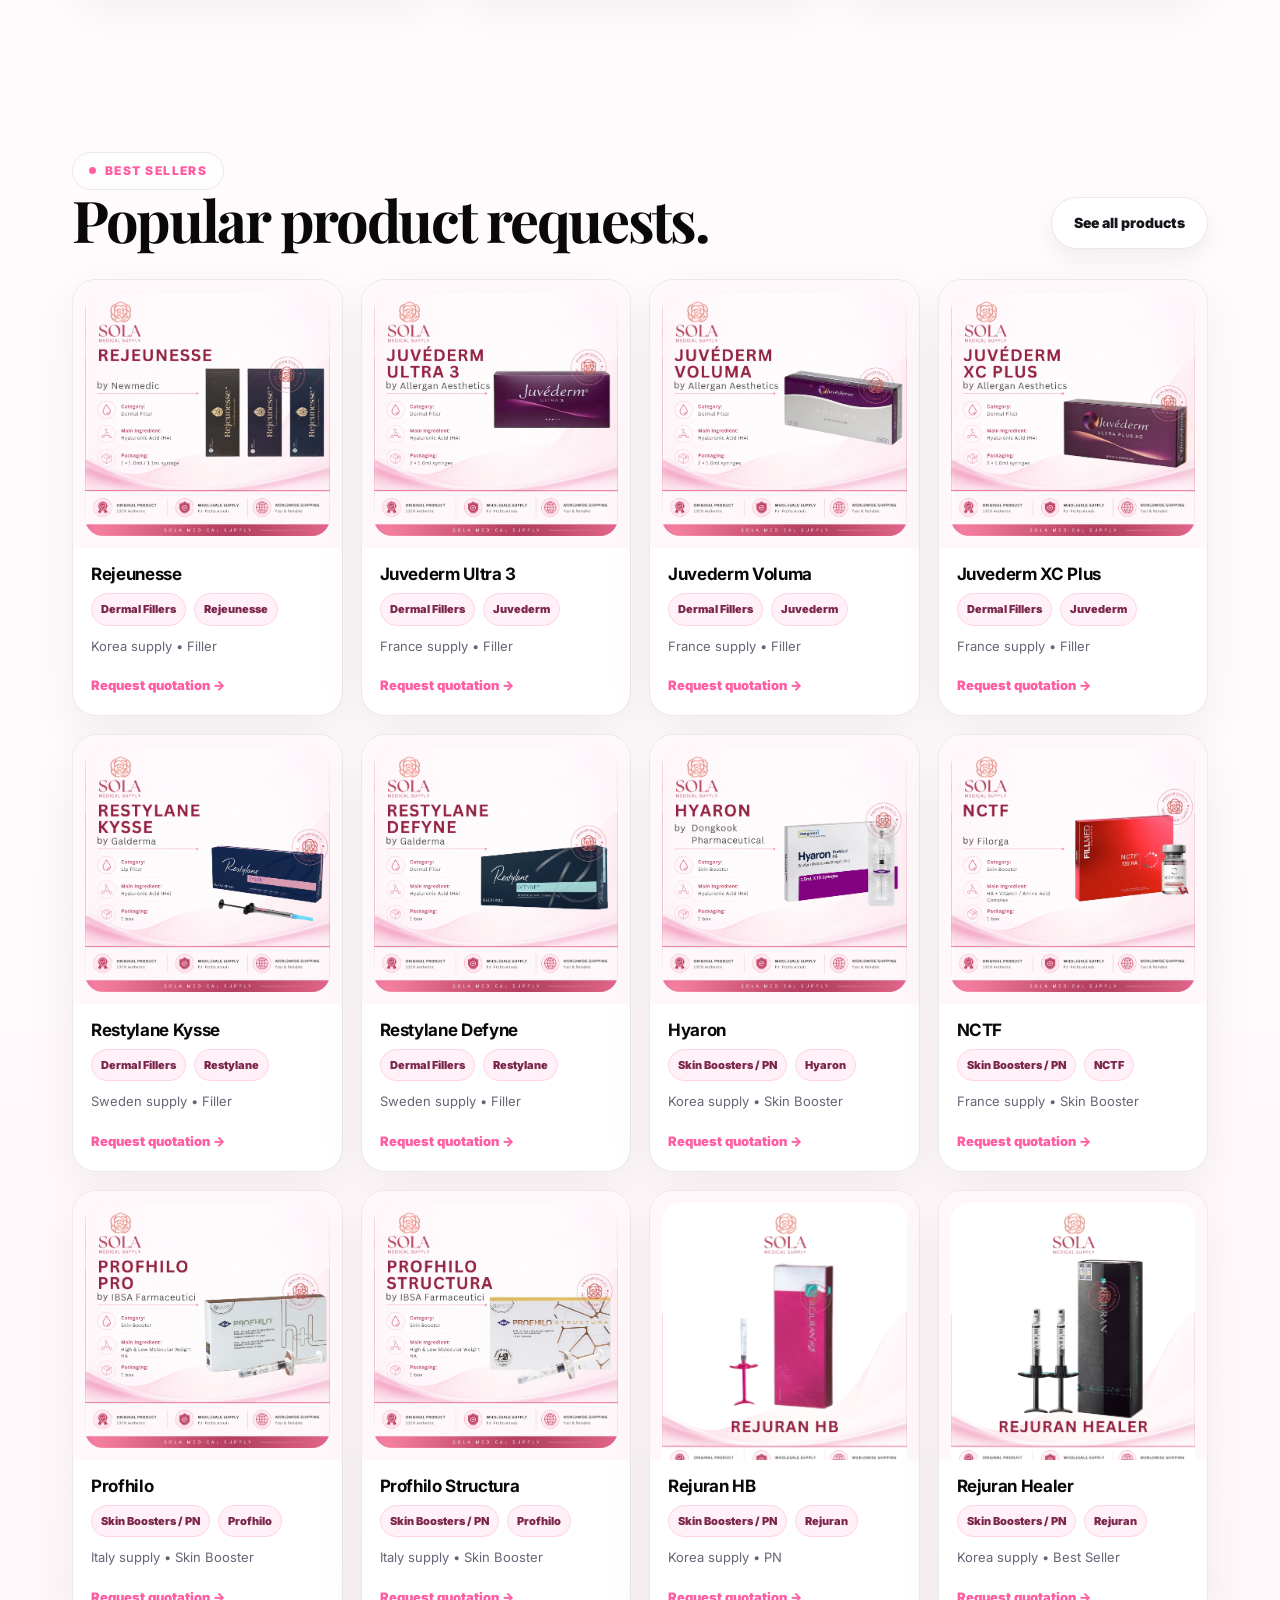
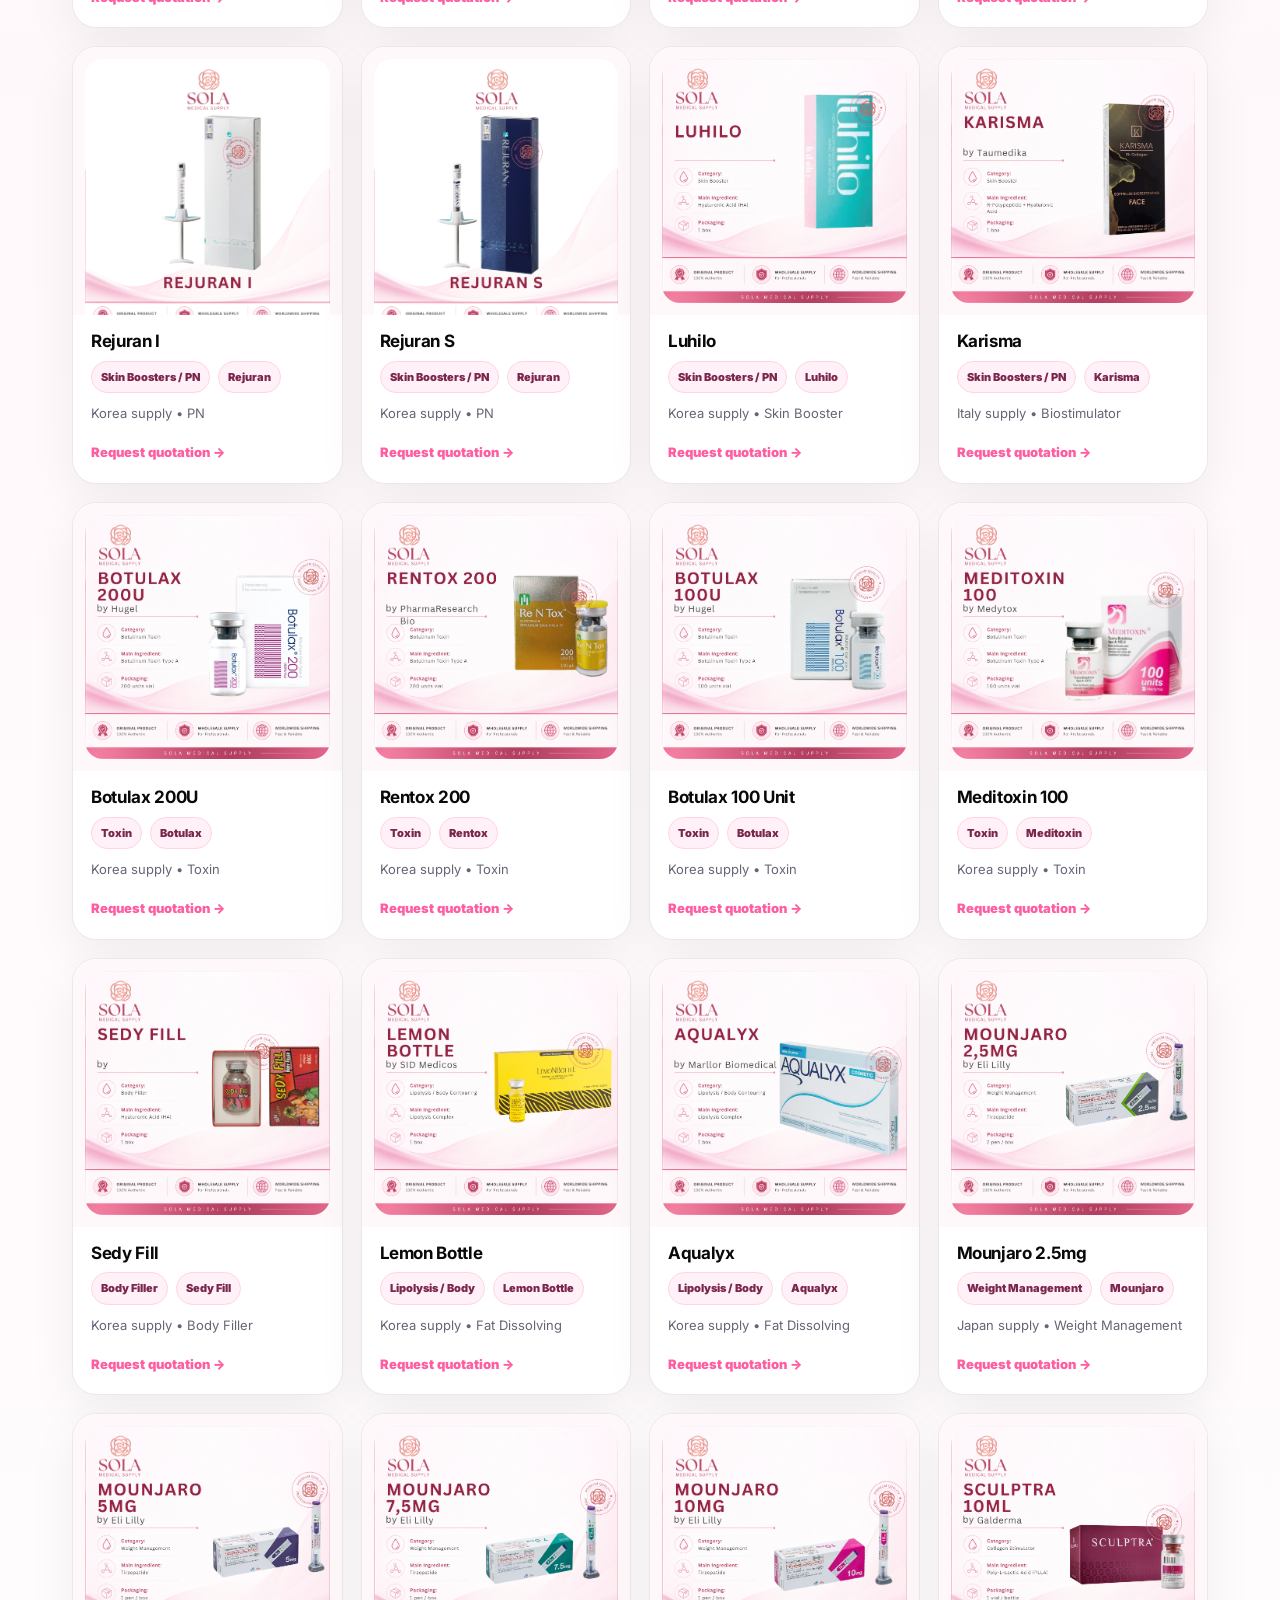
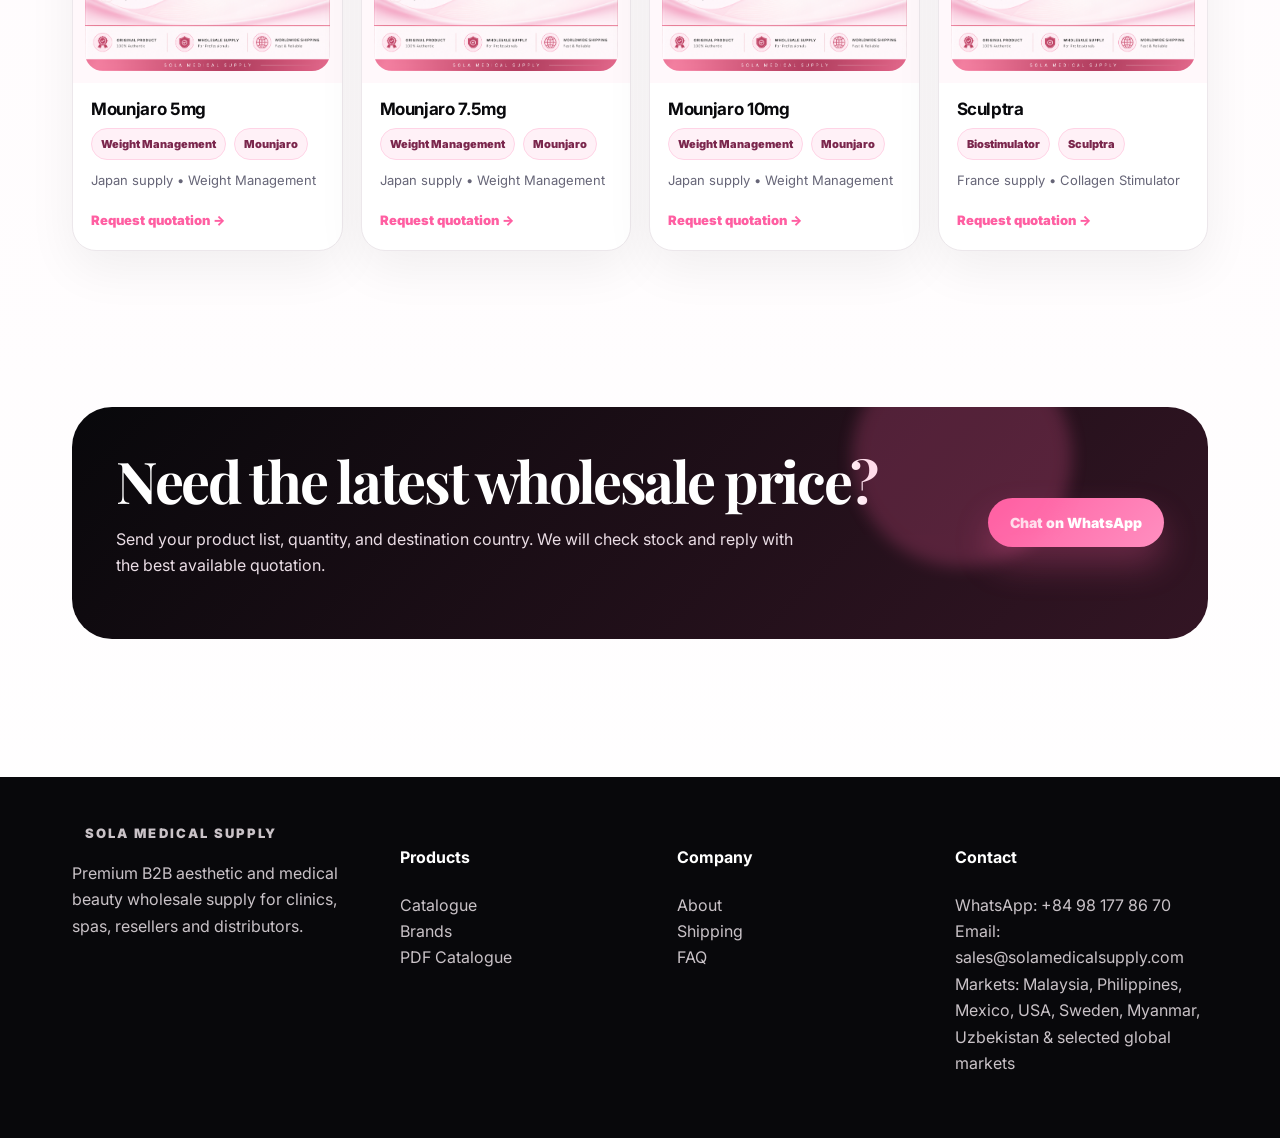
==== commit 0b8868cf: "Fix: move scripts and data to root" ====
--- a/index.html
+++ b/index.html
@@ -26,7 +26,8 @@
                     href="products.html">Products</a><a class="" href="brands.html">Brands</a><a class=""
                     href="catalogue.html">Catalogue</a><a class="" href="shipping.html">Shipping</a><a class=""
                     href="about.html">About</a><a class="" href="faq.html">FAQ</a><a class=""
-                    href="contact.html">Contact</a><a class="btn primary" data-wa target="_blank">Get quote</a></div>
+                    href="contact.html">Contact</a><a href="/blog/index.html">Blog</a>
+                    <a class="btn primary" data-wa target="_blank">Get quote</a></div>
         </div>
     </nav>
     <header class="hero">
